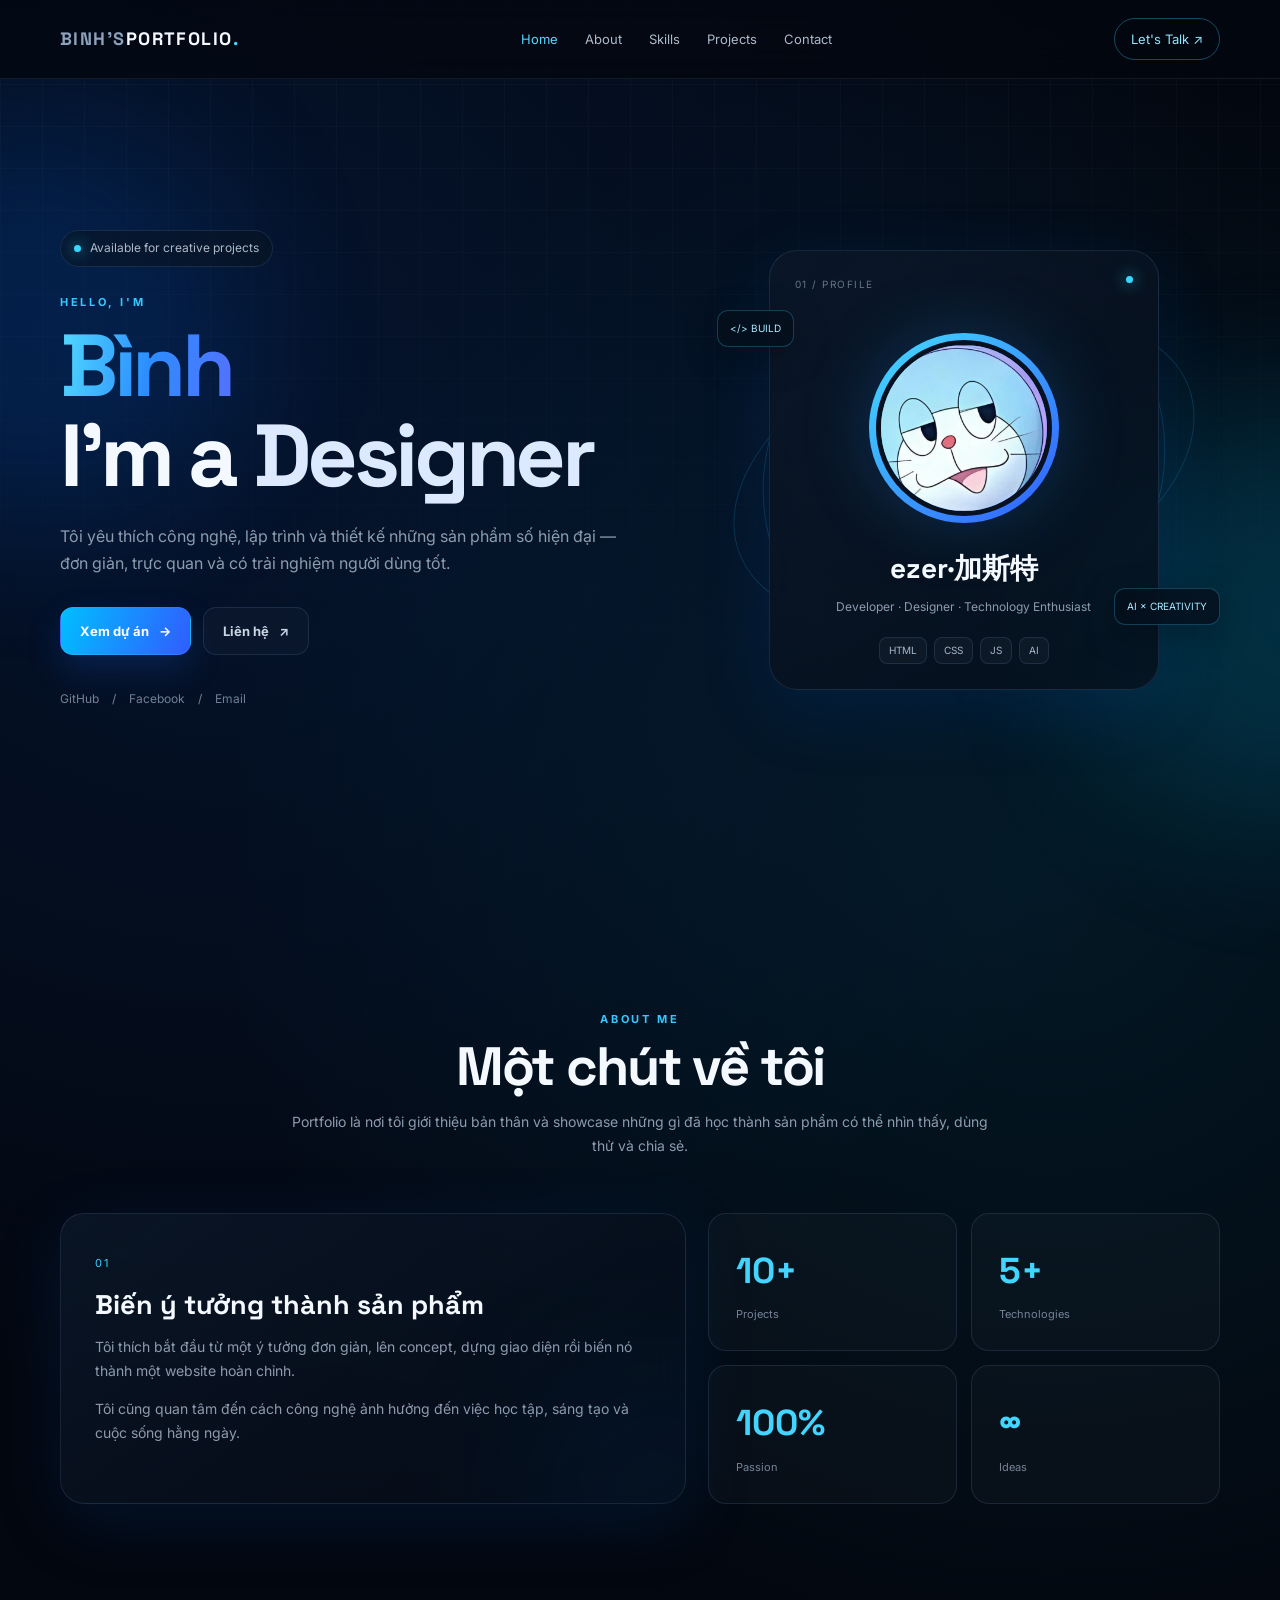
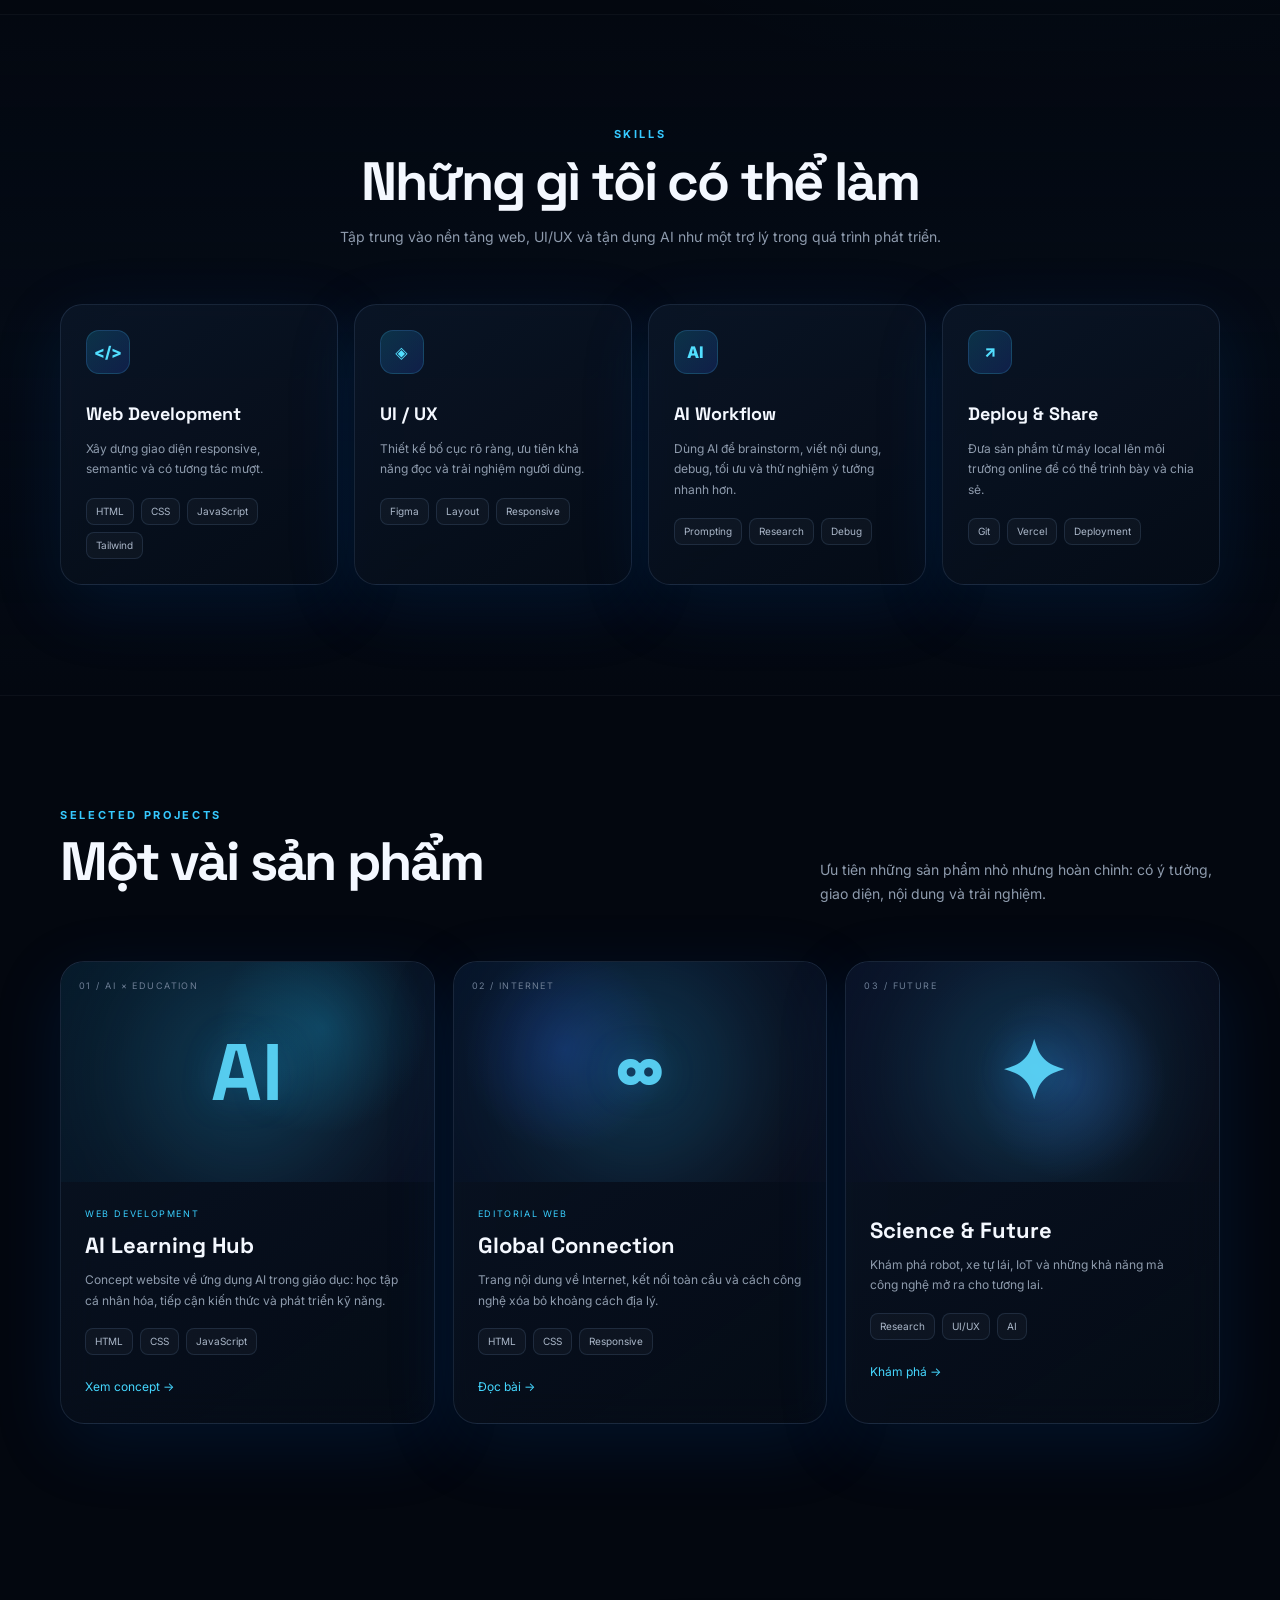
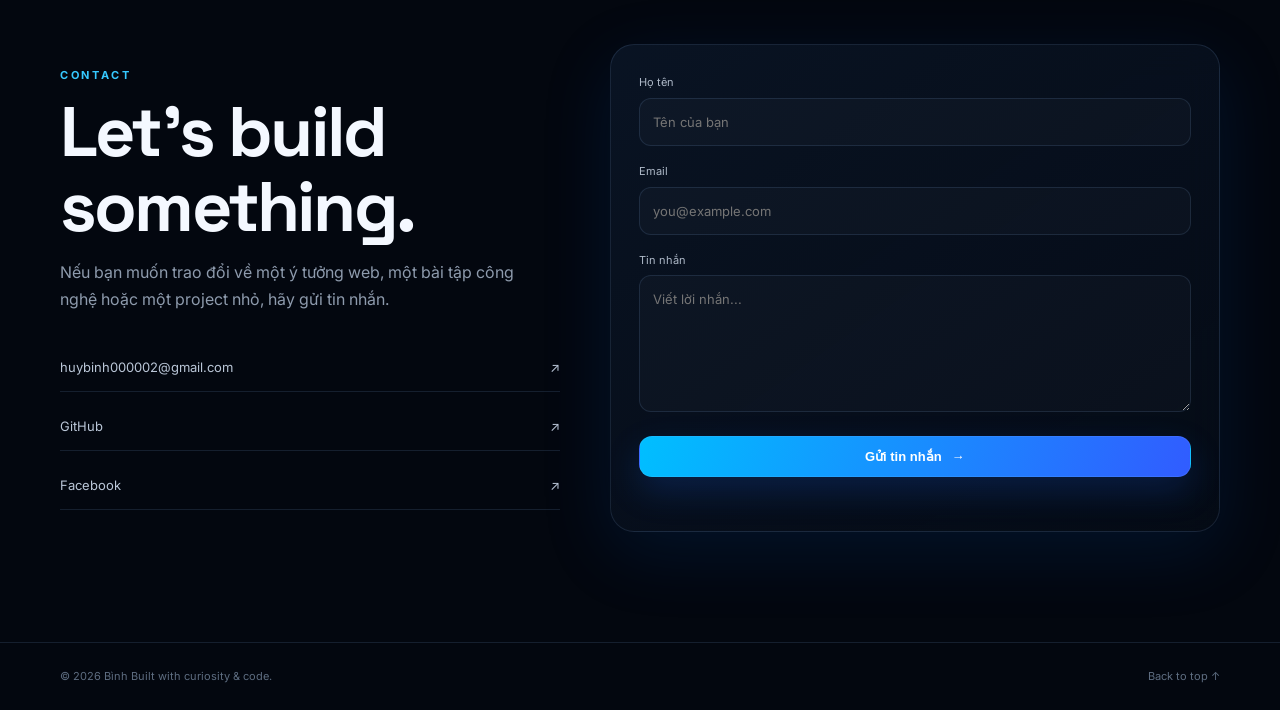
==== index.html @ dff34fc8 "Add files via upload" ====
<!DOCTYPE html>
<html lang="vi">
<head>
  <meta charset="UTF-8">
  <meta name="viewport" content="width=device-width, initial-scale=1.0">
  <meta name="description" content="Portfolio cá nhân - công nghệ, lập trình và các dự án web.">
  <title>Portfolio | Công nghệ & Sáng tạo</title>
  <link rel="preconnect" href="https://fonts.googleapis.com">
  <link rel="preconnect" href="https://fonts.gstatic.com" crossorigin>
  <link href="https://fonts.googleapis.com/css2?family=Inter:wght@400;500;600;700;800&family=Space+Grotesk:wght@500;600;700&display=swap" rel="stylesheet">
  <link rel="stylesheet" href="style.css">
</head>
<body>
  <div class="bg-grid" aria-hidden="true"></div>
  <div class="glow glow-1" aria-hidden="true"></div>
  <div class="glow glow-2" aria-hidden="true"></div>

  <!-- NAVBAR: lấy cấu trúc chính từ khung Portfolio -->
  <header class="navbar" id="top">
    <div class="container nav-inner">
      <a class="brand" href="#home"><span>BINH'S</span>PORTFOLIO<span class="dot">.</span></a>

      <nav class="desktop-nav" aria-label="Điều hướng chính">
        <a href="#home">Home</a>
        <a href="#about">About</a>
        <a href="#skills">Skills</a>
        <a href="#projects">Projects</a>
        <a href="#contact">Contact</a>
      </nav>

      <a class="nav-cta" href="#contact">Let's Talk <span>↗</span></a>
      <button class="menu-btn" id="menuBtn" aria-label="Mở menu" aria-expanded="false">☰</button>
    </div>
    <nav class="mobile-nav" id="mobileMenu" aria-label="Menu điện thoại">
      <a href="#home">Home</a><a href="#about">About</a><a href="#skills">Skills</a>
      <a href="#projects">Projects</a><a href="#contact">Contact</a>
    </nav>
  </header>

  <main>
    <!-- HERO -->
    <section class="hero section" id="home">
      <div class="container hero-grid">
        <div class="hero-copy reveal">
          <div class="status"><span class="status-dot"></span> Available for creative projects</div>
          <p class="eyebrow">HELLO, I'M</p>
          <h1><span class="gradient-text">Bình</span><br>I'm a <span class="typing" id="typing">Developer</span></h1>
          <p class="hero-text">
            Tôi yêu thích công nghệ, lập trình và thiết kế những sản phẩm số hiện đại —
            đơn giản, trực quan và có trải nghiệm người dùng tốt.
          </p>
          <div class="hero-actions">
            <a class="btn btn-primary" href="#projects">Xem dự án <span>→</span></a>
            <a class="btn btn-ghost" href="#contact">Liên hệ <span>↗</span></a>
          </div>
          <div class="social-row">
            <a href="https://github.com/" target="_blank" rel="noopener">GitHub</a>
            <span>/</span><a href="https://www.facebook.com/" target="_blank" rel="noopener">Facebook</a>
            <span>/</span><a href="mailto:huybinh000002@gmail.com">Email</a>
          </div>
        </div>

        <div class="hero-visual reveal">
          <div class="orbit orbit-a"></div><div class="orbit orbit-b"></div>
          <div class="profile-card glass">
            <div class="profile-top"><span>01 / PROFILE</span><span class="live-dot"></span></div>
            <div class="avatar-wrap"><img src="avt.jpg" alt="Ảnh đại diện"></div>
            <h2>ezer·加斯特</h2>
            <p>Developer · Designer · Technology Enthusiast</p>
            <div class="mini-tags"><span>HTML</span><span>CSS</span><span>JS</span><span>AI</span></div>
          </div>
          <div class="floating-chip chip-1">&lt;/&gt; BUILD</div>
          <div class="floating-chip chip-2">AI × CREATIVITY</div>
        </div>
      </div>
    </section>

    <!-- ABOUT -->
    <section class="section" id="about">
      <div class="container">
        <div class="section-heading reveal">
          <p class="eyebrow">ABOUT ME</p>
          <h2>Một chút về tôi</h2>
          <p>Portfolio là nơi tôi giới thiệu bản thân và showcase những gì đã học thành sản phẩm có thể nhìn thấy, dùng thử và chia sẻ.</p>
        </div>

        <div class="about-grid">
          <article class="glass about-card reveal">
            <span class="number">01</span>
            <h3>Biến ý tưởng thành sản phẩm</h3>
            <p>Tôi thích bắt đầu từ một ý tưởng đơn giản, lên concept, dựng giao diện rồi biến nó thành một website hoàn chỉnh.</p>
            <p>Tôi cũng quan tâm đến cách công nghệ ảnh hưởng đến việc học tập, sáng tạo và cuộc sống hằng ngày.</p>
          </article>
          <div class="stats-grid reveal">
            <div class="stat"><strong>10+</strong><span>Projects</span></div>
            <div class="stat"><strong>5+</strong><span>Technologies</span></div>
            <div class="stat"><strong>100%</strong><span>Passion</span></div>
            <div class="stat"><strong>∞</strong><span>Ideas</span></div>
          </div>
        </div>
      </div>
    </section>

    <!-- SKILLS -->
    <section class="section section-dark" id="skills">
      <div class="container">
        <div class="section-heading reveal">
          <p class="eyebrow">SKILLS</p>
          <h2>Những gì tôi có thể làm</h2>
          <p>Tập trung vào nền tảng web, UI/UX và tận dụng AI như một trợ lý trong quá trình phát triển.</p>
        </div>
        <div class="skills-grid">
          <article class="skill-card glass reveal"><div class="skill-icon">&lt;/&gt;</div><h3>Web Development</h3><p>Xây dựng giao diện responsive, semantic và có tương tác mượt.</p><div class="tags"><span>HTML</span><span>CSS</span><span>JavaScript</span><span>Tailwind</span></div></article>
          <article class="skill-card glass reveal"><div class="skill-icon">◈</div><h3>UI / UX</h3><p>Thiết kế bố cục rõ ràng, ưu tiên khả năng đọc và trải nghiệm người dùng.</p><div class="tags"><span>Figma</span><span>Layout</span><span>Responsive</span></div></article>
          <article class="skill-card glass reveal"><div class="skill-icon">AI</div><h3>AI Workflow</h3><p>Dùng AI để brainstorm, viết nội dung, debug, tối ưu và thử nghiệm ý tưởng nhanh hơn.</p><div class="tags"><span>Prompting</span><span>Research</span><span>Debug</span></div></article>
          <article class="skill-card glass reveal"><div class="skill-icon">↗</div><h3>Deploy & Share</h3><p>Đưa sản phẩm từ máy local lên môi trường online để có thể trình bày và chia sẻ.</p><div class="tags"><span>Git</span><span>Vercel</span><span>Deployment</span></div></article>
        </div>
      </div>
    </section>

    <!-- PROJECTS -->
    <section class="section" id="projects">
      <div class="container">
        <div class="section-heading split-heading reveal">
          <div><p class="eyebrow">SELECTED PROJECTS</p><h2>Một vài sản phẩm</h2></div>
          <p>Ưu tiên những sản phẩm nhỏ nhưng hoàn chỉnh: có ý tưởng, giao diện, nội dung và trải nghiệm.</p>
        </div>
        <div class="projects-grid">
          <article class="project-card glass reveal featured">
            <div class="project-media media-ai"><span class="media-label">01 / AI × EDUCATION</span><div class="media-symbol">AI</div></div>
            <div class="project-body"><p class="project-type">WEB DEVELOPMENT</p><h3>AI Learning Hub</h3><p>Concept website về ứng dụng AI trong giáo dục: học tập cá nhân hóa, tiếp cận kiến thức và phát triển kỹ năng.</p><div class="tags"><span>HTML</span><span>CSS</span><span>JavaScript</span></div><a href="#journal">Xem concept →</a></div>
          </article>
          <article class="project-card glass reveal">
            <div class="project-media media-network"><span class="media-label">02 / INTERNET</span><div class="media-symbol">∞</div></div>
            <div class="project-body"><p class="project-type">EDITORIAL WEB</p><h3>Global Connection</h3><p>Trang nội dung về Internet, kết nối toàn cầu và cách công nghệ xóa bỏ khoảng cách địa lý.</p><div class="tags"><span>HTML</span><span>CSS</span><span>Responsive</span></div><a href="#journal">Đọc bài →</a></div>
          </article>
          <article class="project-card glass reveal">
            <div class="project-media media-future"><span class="media-label">03 / FUTURE</span><div class="media-symbol">✦</div></div>
            <div class="project-body"><h3>Science & Future</h3><p>Khám phá robot, xe tự lái, IoT và những khả năng mà công nghệ mở ra cho tương lai.</p><div class="tags"><span>Research</span><span>UI/UX</span><span>AI</span></div><a href="#journal">Khám phá →</a></div>
          </article>
        </div>
      </div>
    </section>

    <!-- CONTACT -->
    <section class="section" id="contact">
      <div class="container">
        <div class="contact-grid">
          <div class="contact-copy reveal"><p class="eyebrow">CONTACT</p><h2>Let's build something.</h2><p>Nếu bạn muốn trao đổi về một ý tưởng web, một bài tập công nghệ hoặc một project nhỏ, hãy gửi tin nhắn.</p><div class="contact-links"><a href="mailto:yourmail@gmail.com">huybinh000002@gmail.com <span>↗</span></a><a href="https://github.com/ezer-2608" target="_blank" rel="noopener">GitHub <span>↗</span></a><a href="https://www.facebook.com/BsimpKurumi" target="_blank" rel="noopener">Facebook <span>↗</span></a></div></div>
          <form class="contact-form glass reveal" id="contactForm">
            <label for="name">Họ tên</label><input id="name" type="text" placeholder="Tên của bạn" required>
            <label for="email">Email</label><input id="email" type="email" placeholder="you@example.com" required>
            <label for="message">Tin nhắn</label><textarea id="message" rows="5" placeholder="Viết lời nhắn..." required></textarea>
            <button class="btn btn-primary full" type="submit">Gửi tin nhắn <span>→</span></button>
            <p class="form-note" id="formNote" role="status"></p>
          </form>
        </div>
      </div>
    </section>
  </main>

  <footer class="footer">
    <div class="container footer-inner"><p>© 2026 Bình Built with curiosity & code.</p><a href="#top">Back to top ↑</a></div>
  </footer>

  <script src="script.js"></script>
</body>
</html>
---- style.css ----
:root{--bg:#03070f;--bg2:#07101d;--card:rgba(9,18,32,.72);--line:rgba(148,190,255,.13);--text:#f4f8ff;--muted:#8e9bad;--blue:#149dff;--blue2:#315cff;--cyan:#42d8ff;--shadow:0 20px 70px rgba(0,80,180,.16);--radius:24px}*{box-sizing:border-box;margin:0;padding:0}html{scroll-behavior:smooth}body{font-family:Inter,system-ui,sans-serif;background:radial-gradient(circle at 18% 10%,rgba(17,108,255,.13),transparent 28%),radial-gradient(circle at 82% 22%,rgba(0,196,255,.09),transparent 26%),var(--bg);color:var(--text);line-height:1.7;overflow-x:hidden}.bg-grid{position:fixed;inset:0;pointer-events:none;z-index:-3;background-image:linear-gradient(rgba(255,255,255,.026) 1px,transparent 1px),linear-gradient(90deg,rgba(255,255,255,.026) 1px,transparent 1px);background-size:42px 42px;mask-image:linear-gradient(to bottom,black,transparent 92%)}.glow{position:fixed;width:420px;height:420px;border-radius:50%;filter:blur(80px);opacity:.16;pointer-events:none;z-index:-2}.glow-1{background:#006eff;top:12%;left:-180px}.glow-2{background:#00c6ff;right:-220px;top:45%}.container{width:min(1160px,calc(100% - 40px));margin:auto}.section{padding:110px 0}.section-dark{background:linear-gradient(180deg,rgba(5,13,25,.2),rgba(5,13,25,.7),rgba(5,13,25,.2));border-top:1px solid rgba(255,255,255,.035);border-bottom:1px solid rgba(255,255,255,.035)}.glass{background:linear-gradient(145deg,rgba(12,24,42,.76),rgba(6,13,24,.7));border:1px solid var(--line);box-shadow:var(--shadow);backdrop-filter:blur(18px);-webkit-backdrop-filter:blur(18px)}a{color:inherit;text-decoration:none}.navbar{position:fixed;top:0;left:0;right:0;z-index:50;background:rgba(3,7,15,.74);border-bottom:1px solid rgba(255,255,255,.07);backdrop-filter:blur(18px)}.nav-inner{height:78px;display:flex;align-items:center;justify-content:space-between;gap:24px}.brand{font-family:"Space Grotesk",sans-serif;font-weight:700;letter-spacing:.08em;font-size:18px}.brand span:first-child{color:#8da1bd}.brand .dot{color:var(--cyan)}.desktop-nav{display:flex;gap:27px;color:#aeb9c9;font-size:13px}.desktop-nav a{transition:.25s}.desktop-nav a:hover{color:#fff}.nav-cta{border:1px solid rgba(58,200,255,.35);padding:9px 16px;border-radius:999px;color:#8fe5ff;font-size:13px;transition:.25s}.nav-cta:hover{background:rgba(31,174,255,.1);box-shadow:0 0 28px rgba(20,157,255,.14)}.menu-btn{display:none;background:none;border:0;color:#fff;font-size:24px}.mobile-nav{display:none}.hero{min-height:100vh;padding-top:150px;display:flex;align-items:center}.hero-grid{display:grid;grid-template-columns:1.05fr .95fr;gap:80px;align-items:center}.status{display:inline-flex;align-items:center;gap:9px;border:1px solid var(--line);background:rgba(9,19,33,.58);padding:7px 13px;border-radius:999px;color:#aeb8c7;font-size:12px;margin-bottom:26px}.status-dot,.live-dot{width:7px;height:7px;border-radius:50%;background:#37d8ff;box-shadow:0 0 15px #37d8ff}.eyebrow{color:#36c9ff;font-size:11px;letter-spacing:.24em;font-weight:700}.hero h1{font-family:"Space Grotesk",sans-serif;font-size:clamp(52px,7vw,88px);line-height:1.02;letter-spacing:-.05em;margin:10px 0 22px}.gradient-text{background:linear-gradient(100deg,#53ddff,#2c8dff 52%,#5570ff);-webkit-background-clip:text;background-clip:text;color:transparent}.typing{color:#dce9ff}.hero-text{max-width:620px;color:var(--muted);font-size:16px}.hero-actions{display:flex;gap:12px;margin-top:30px;flex-wrap:wrap}.btn{display:inline-flex;align-items:center;justify-content:center;gap:10px;padding:12px 19px;border-radius:13px;border:1px solid var(--line);font-weight:700;font-size:13px;transition:.25s}.btn-primary{background:linear-gradient(110deg,#00bfff,#315cff);box-shadow:0 14px 35px rgba(25,103,255,.2);color:#fff}.btn-primary:hover{transform:translateY(-3px);box-shadow:0 18px 45px rgba(25,103,255,.3)}.btn-ghost{background:rgba(255,255,255,.025);color:#cbd5e4}.btn-ghost:hover{border-color:rgba(65,210,255,.45);color:#62ddff}.social-row{display:flex;gap:13px;margin-top:34px;color:#718096;font-size:12px}.social-row a:hover{color:#55d8ff}.hero-visual{position:relative;min-height:520px;display:grid;place-items:center}.profile-card{position:relative;width:min(390px,100%);padding:25px;border-radius:28px;z-index:2}.profile-top{display:flex;justify-content:space-between;color:#65748a;font-size:10px;letter-spacing:.15em}.avatar-wrap{width:190px;height:190px;margin:40px auto 22px;border-radius:50%;padding:7px;background:linear-gradient(135deg,#44ddff,#315cff);box-shadow:0 0 70px rgba(35,154,255,.22)}.avatar-wrap img{width:100%;height:100%;object-fit:cover;border-radius:50%;border:5px solid #08111f}.profile-card h2{text-align:center;font-family:"Space Grotesk",sans-serif;font-size:28px}.profile-card>p{text-align:center;color:var(--muted);font-size:12px;margin-top:4px}.mini-tags,.tags{display:flex;gap:7px;flex-wrap:wrap}.mini-tags{justify-content:center;margin-top:20px}.mini-tags span,.tags span{border:1px solid var(--line);background:rgba(255,255,255,.03);padding:4px 9px;border-radius:8px;font-size:10px;color:#aab7c9}.orbit{position:absolute;border:1px solid rgba(51,187,255,.18);border-radius:50%;transform:rotate(-20deg)}.orbit-a{width:480px;height:280px}.orbit-b{width:380px;height:420px;transform:rotate(48deg)}.floating-chip{position:absolute;z-index:3;border:1px solid rgba(62,202,255,.25);background:rgba(5,15,28,.82);backdrop-filter:blur(14px);padding:9px 12px;border-radius:11px;color:#a9eaff;font-size:10px;box-shadow:0 10px 35px rgba(0,0,0,.25)}.chip-1{top:100px;left:2%}.chip-2{right:0;bottom:105px}.section-heading{max-width:700px;margin:0 auto 55px;text-align:center}.section-heading h2,.contact-copy h2{font-family:"Space Grotesk",sans-serif;font-size:clamp(35px,5vw,54px);line-height:1.08;letter-spacing:-.04em;margin:9px 0 14px}.section-heading>p:last-child{color:var(--muted);font-size:14px}.split-heading{display:flex;justify-content:space-between;align-items:end;text-align:left;max-width:none;gap:40px}.split-heading>p{max-width:400px}.about-grid{display:grid;grid-template-columns:1.1fr .9fr;gap:22px}.about-card{border-radius:var(--radius);padding:34px;position:relative;overflow:hidden}.about-card:after{content:"";position:absolute;width:180px;height:180px;background:#168fff;filter:blur(100px);opacity:.12;right:-60px;bottom:-80px}.number{color:#38cfff;font-size:11px;letter-spacing:.15em}.about-card h3{font-family:"Space Grotesk";font-size:27px;line-height:1.2;margin:14px 0}.about-card p{color:var(--muted);font-size:14px;margin-top:14px}.stats-grid{display:grid;grid-template-columns:1fr 1fr;gap:14px}.stat{border:1px solid var(--line);background:rgba(255,255,255,.025);border-radius:18px;padding:27px}.stat strong{font-family:"Space Grotesk";font-size:36px;color:#42d5ff}.stat span{display:block;color:#768398;font-size:11px;margin-top:3px}.skills-grid{display:grid;grid-template-columns:repeat(4,1fr);gap:16px}.skill-card{padding:25px;border-radius:22px;min-height:260px;transition:.3s}.skill-card:hover,.project-card:hover,.side-note:hover{transform:translateY(-7px);border-color:rgba(54,198,255,.3)}.skill-icon{width:44px;height:44px;display:grid;place-items:center;border-radius:13px;background:linear-gradient(135deg,rgba(28,202,255,.17),rgba(54,88,255,.18));border:1px solid rgba(74,202,255,.18);color:#52dfff;font-weight:800;margin-bottom:25px}.skill-card h3{font-family:"Space Grotesk";font-size:18px}.skill-card p{color:var(--muted);font-size:12px;margin:9px 0 18px}.projects-grid{display:grid;grid-template-columns:repeat(3,1fr);gap:18px}.project-card{border-radius:24px;overflow:hidden;transition:.3s}.project-media{height:220px;position:relative;display:grid;place-items:center;overflow:hidden}.project-media:after{content:"";position:absolute;width:230px;height:230px;border-radius:50%;background:rgba(48,195,255,.18);filter:blur(55px)}.media-ai{background:radial-gradient(circle at 70% 30%,rgba(26,196,255,.2),transparent 35%),linear-gradient(135deg,#071b2b,#0a1020)}.media-network{background:radial-gradient(circle at 30% 40%,rgba(49,92,255,.22),transparent 35%),linear-gradient(135deg,#07152a,#0a0e1b)}.media-future{background:radial-gradient(circle at 60% 55%,rgba(69,125,255,.22),transparent 38%),linear-gradient(135deg,#0a1328,#080d19)}.media-label{position:absolute;top:16px;left:18px;color:#6d7e95;font-size:9px;letter-spacing:.16em;z-index:2}.media-symbol{font-family:"Space Grotesk";font-size:80px;font-weight:700;color:rgba(94,219,255,.9);text-shadow:0 0 35px rgba(35,180,255,.25);z-index:2}.project-body{padding:24px}.project-type,.article-kicker{font-size:9px;letter-spacing:.18em;color:#39cfff}.project-body h3{font-family:"Space Grotesk";font-size:22px;margin:6px 0}.project-body p:not(.project-type){font-size:12px;color:var(--muted)}.project-body .tags{margin:17px 0}.project-body>a{font-size:12px;color:#45d7ff}.journal-layout{display:grid;grid-template-columns:1.55fr .85fr;gap:18px}.journal-main{border-radius:24px;padding:34px}.journal-main h3{font-family:"Space Grotesk";font-size:36px;line-height:1.15;margin:12px 0}.journal-main>p{color:var(--muted);font-size:14px;max-width:760px}.quote{border-left:2px solid #31cfff;margin:25px 0;padding:13px 0 13px 18px;color:#cbd9eb;font-size:14px;background:linear-gradient(90deg,rgba(36,189,255,.06),transparent)}.pros-cons{display:grid;grid-template-columns:1fr 1fr;gap:30px}.pros-cons h4{font-size:12px;color:#52dfff;margin-bottom:10px}.pros-cons ul{padding-left:17px;color:#8390a3;font-size:12px}.pros-cons li{margin:5px 0}.journal-side{display:grid;gap:14px}.side-note{border-radius:19px;padding:23px;transition:.3s}.side-note>span{font-size:10px;color:#3ecfff}.side-note h3{font-family:"Space Grotesk";font-size:18px;margin:6px 0}.side-note p{font-size:12px;color:var(--muted)}.media-section{display:grid;grid-template-columns:1fr 1.05fr;gap:18px;margin-top:18px}.media-gallery{display:grid;grid-template-columns:2fr 1fr;grid-template-rows:1fr 1fr;gap:10px}.media-gallery img{width:100%;height:100%;object-fit:cover;border-radius:15px;border:1px solid var(--line);filter:saturate(.85) brightness(.82);transition:.3s}.media-gallery img:first-child{grid-row:1/3}.media-gallery img:hover{filter:saturate(1) brightness(1);transform:scale(1.01)}.media-player{border-radius:22px;padding:22px}.media-player h3{font-family:"Space Grotesk";font-size:22px;margin:4px 0}.media-player p:not(.eyebrow){color:var(--muted);font-size:12px}.media-player audio{width:100%;margin:20px 0}.media-player video{width:100%;max-height:250px;border-radius:13px;background:#000}.tech-table{margin-top:18px;border-radius:22px;padding:22px}.table-head{display:flex;justify-content:space-between;align-items:center;margin-bottom:15px}.table-head h3{font-family:"Space Grotesk"}.table-head span{font-size:9px;color:#4dd7ff;letter-spacing:.16em}.table-wrap{overflow:auto}table{width:100%;border-collapse:collapse;font-size:12px}th,td{text-align:left;padding:13px;border-bottom:1px solid var(--line)}th{color:#bcd1ea;font-size:10px;letter-spacing:.08em}td{color:#8997aa}.contact-grid{display:grid;grid-template-columns:.9fr 1.1fr;gap:50px;align-items:center}.contact-copy h2{font-size:clamp(42px,6vw,70px)}.contact-copy>p:not(.eyebrow){color:var(--muted);max-width:470px}.contact-links{display:grid;gap:10px;margin-top:30px}.contact-links a{display:flex;justify-content:space-between;padding:13px 0;border-bottom:1px solid var(--line);color:#bac6d7;font-size:13px}.contact-links a:hover{color:#51d8ff}.contact-form{padding:28px;border-radius:24px}.contact-form label{display:block;color:#aeb9c8;font-size:11px;margin:0 0 6px}.contact-form input,.contact-form textarea{width:100%;border:1px solid var(--line);background:rgba(255,255,255,.025);color:#fff;border-radius:12px;padding:12px 13px;outline:0;font:inherit;font-size:13px;margin-bottom:16px}.contact-form input:focus,.contact-form textarea:focus{border-color:rgba(54,208,255,.5);box-shadow:0 0 0 3px rgba(54,208,255,.05)}.contact-form textarea{resize:vertical}.full{width:100%;cursor:pointer}.form-note{font-size:11px;color:#55d8ff;text-align:center;margin-top:10px;min-height:16px}.footer{border-top:1px solid var(--line);padding:24px 0;color:#5e6d81;font-size:11px}.footer-inner{display:flex;justify-content:space-between}.footer a:hover{color:#50d7ff}.reveal{opacity:0;transform:translateY(28px);transition:opacity .7s ease,transform .7s ease}.reveal.active{opacity:1;transform:none}@media(max-width:980px){.desktop-nav{display:none}.nav-cta{display:none}.menu-btn{display:block}.mobile-nav{display:grid;grid-template-columns:1fr 1fr;gap:12px;padding:0 20px;max-height:0;overflow:hidden;transition:.3s}.mobile-nav.open{max-height:300px;padding-bottom:18px}.mobile-nav a{font-size:12px;color:#aab6c8;padding:8px}.hero-grid,.about-grid,.journal-layout,.media-section,.contact-grid{grid-template-columns:1fr}.hero-visual{min-height:470px}.skills-grid{grid-template-columns:1fr 1fr}.projects-grid{grid-template-columns:1fr 1fr}.split-heading{display:block}.split-heading>p{margin-top:14px}.media-section{display:grid}}@media(max-width:640px){.container{width:min(100% - 28px,1160px)}.section{padding:82px 0}.hero{padding-top:125px}.hero h1{font-size:50px}.hero-visual{min-height:400px}.profile-card{max-width:330px}.avatar-wrap{width:150px;height:150px}.orbit-a{width:350px;height:220px}.orbit-b{width:290px;height:330px}.chip-1{left:0}.chip-2{right:-5px}.skills-grid,.projects-grid,.stats-grid{grid-template-columns:1fr}.journal-main{padding:24px}.journal-main h3{font-size:29px}.pros-cons{grid-template-columns:1fr;gap:16px}.media-gallery{height:260px}.contact-copy h2{font-size:48px}.footer-inner{flex-direction:column;gap:7px}}
.desktop-nav a.active{color:#55d8ff}
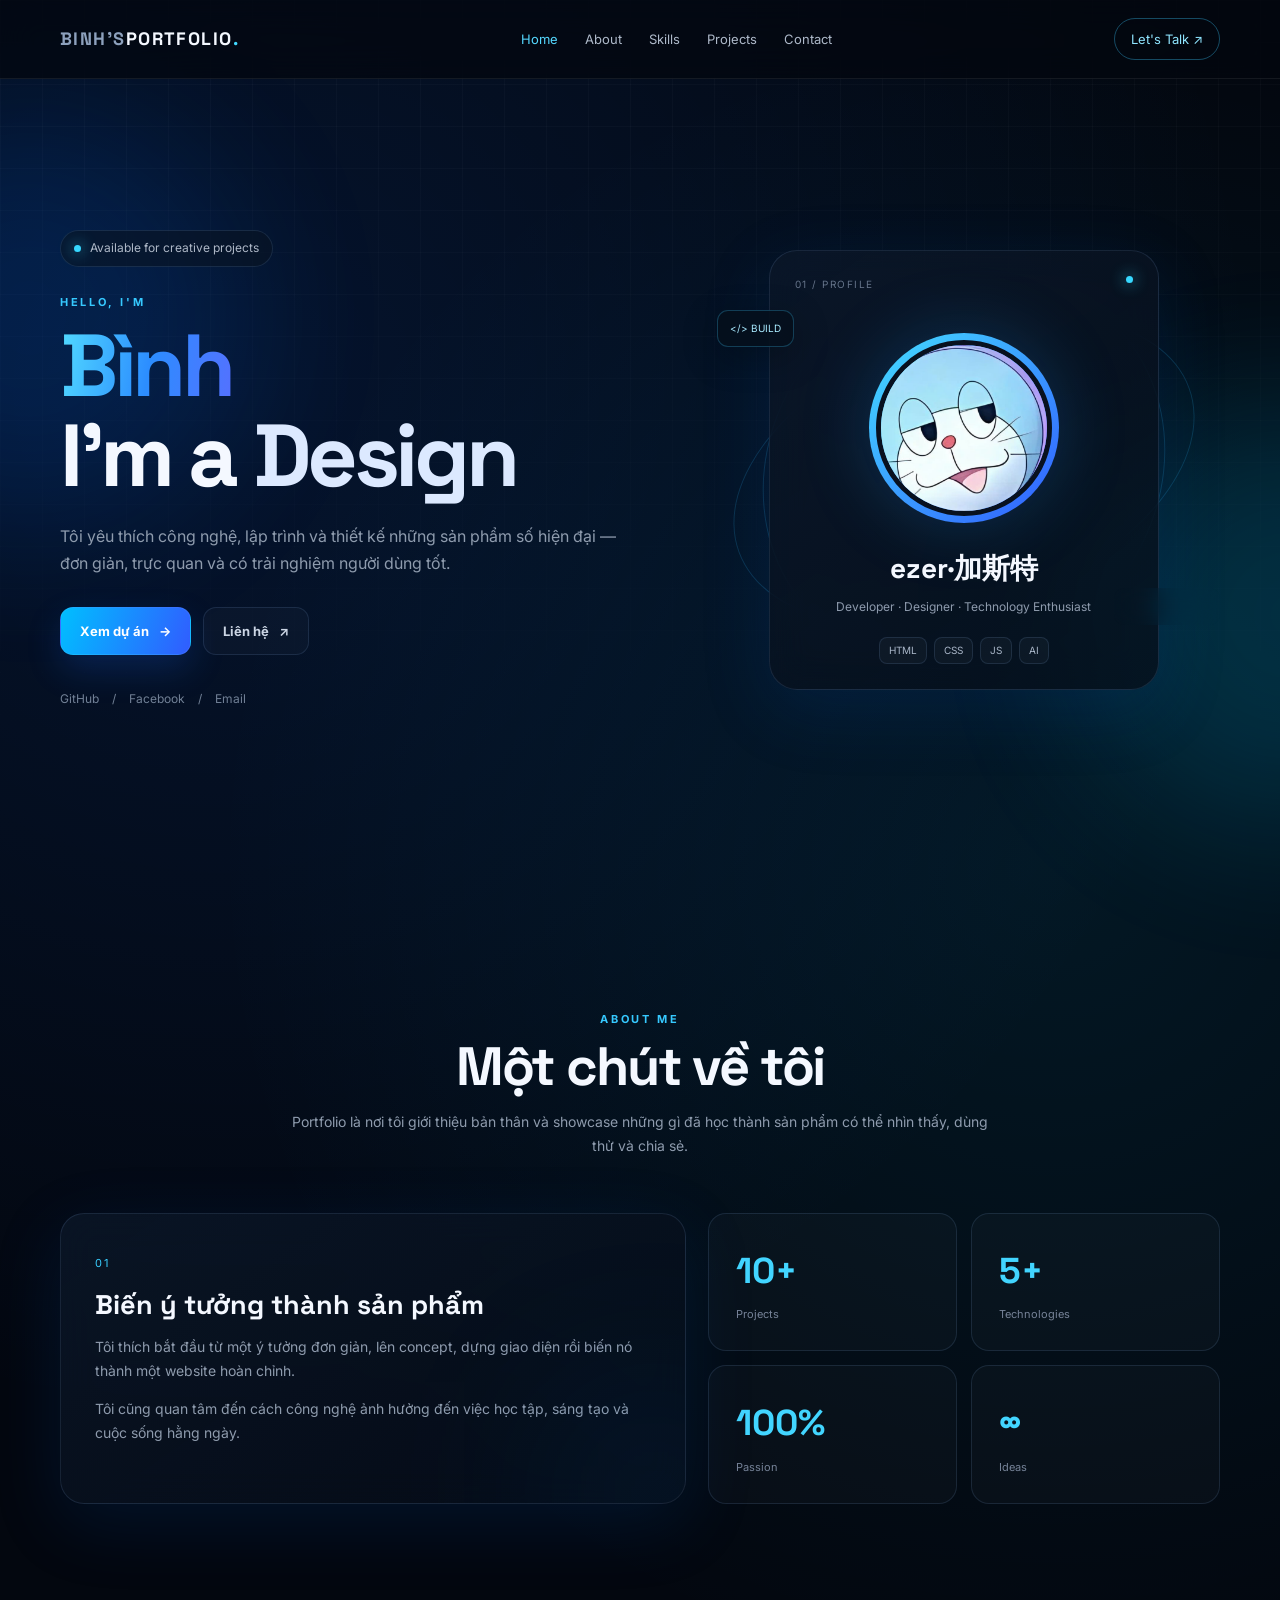
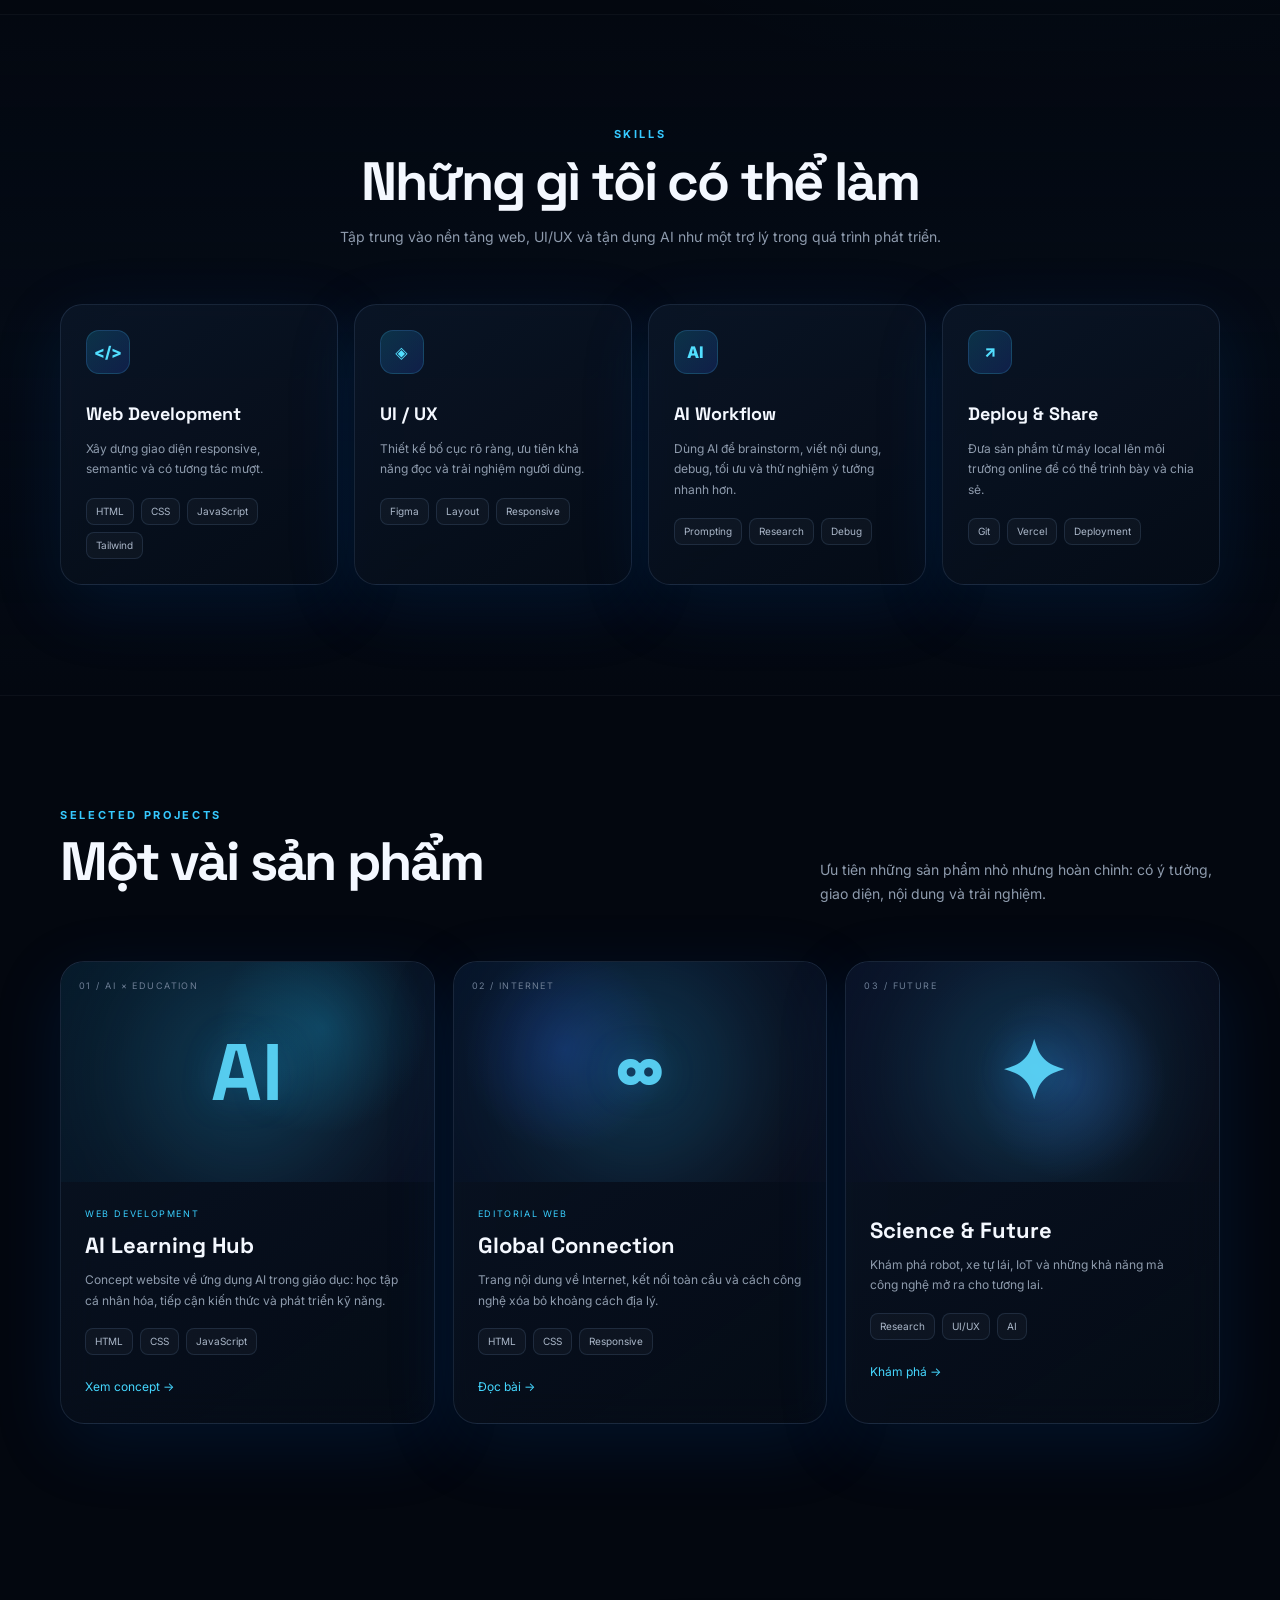
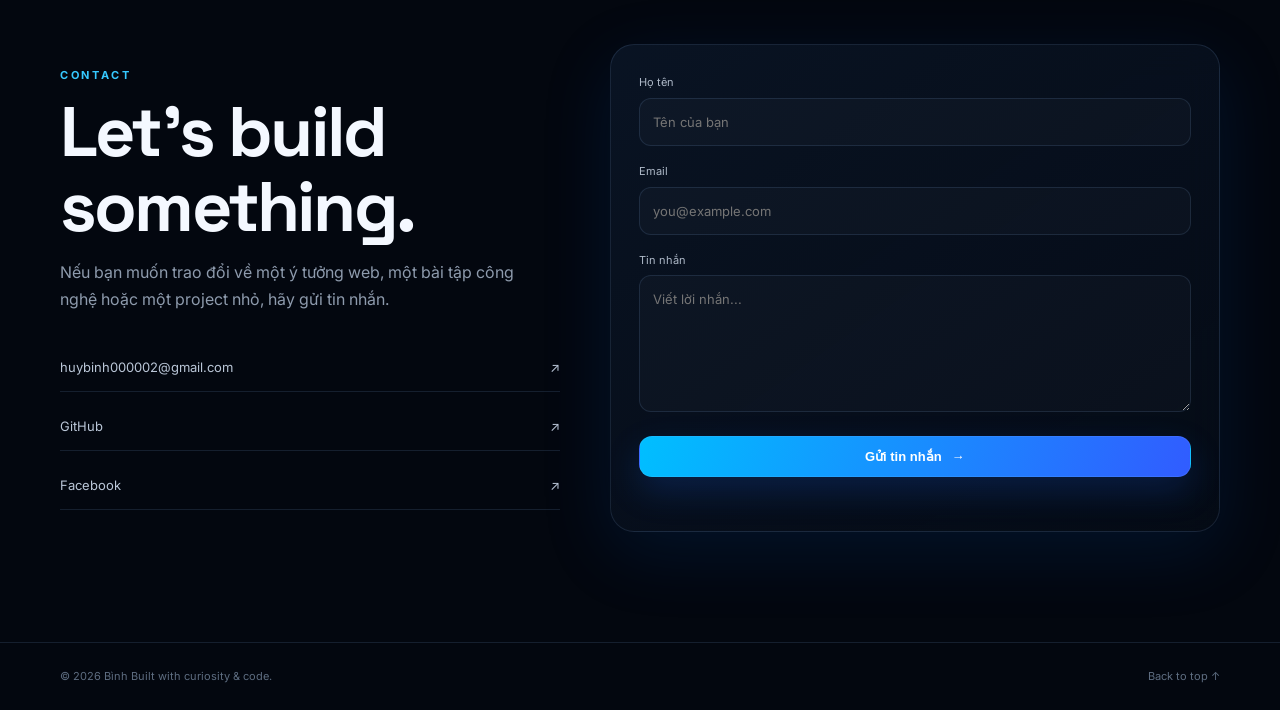
==== commit e9ae53ec: "Update index.html" ====
--- a/index.html
+++ b/index.html
@@ -54,8 +54,8 @@
             <a class="btn btn-ghost" href="#contact">Liên hệ <span>↗</span></a>
           </div>
           <div class="social-row">
-            <a href="https://github.com/" target="_blank" rel="noopener">GitHub</a>
-            <span>/</span><a href="https://www.facebook.com/" target="_blank" rel="noopener">Facebook</a>
+            <a href="https://github.com/ezer-2608/portfolio" target="_blank" rel="noopener">GitHub</a>
+            <span>/</span><a href="https://www.facebook.com/BsimpKurumi" target="_blank" rel="noopener">Facebook</a>
             <span>/</span><a href="mailto:huybinh000002@gmail.com">Email</a>
           </div>
         </div>
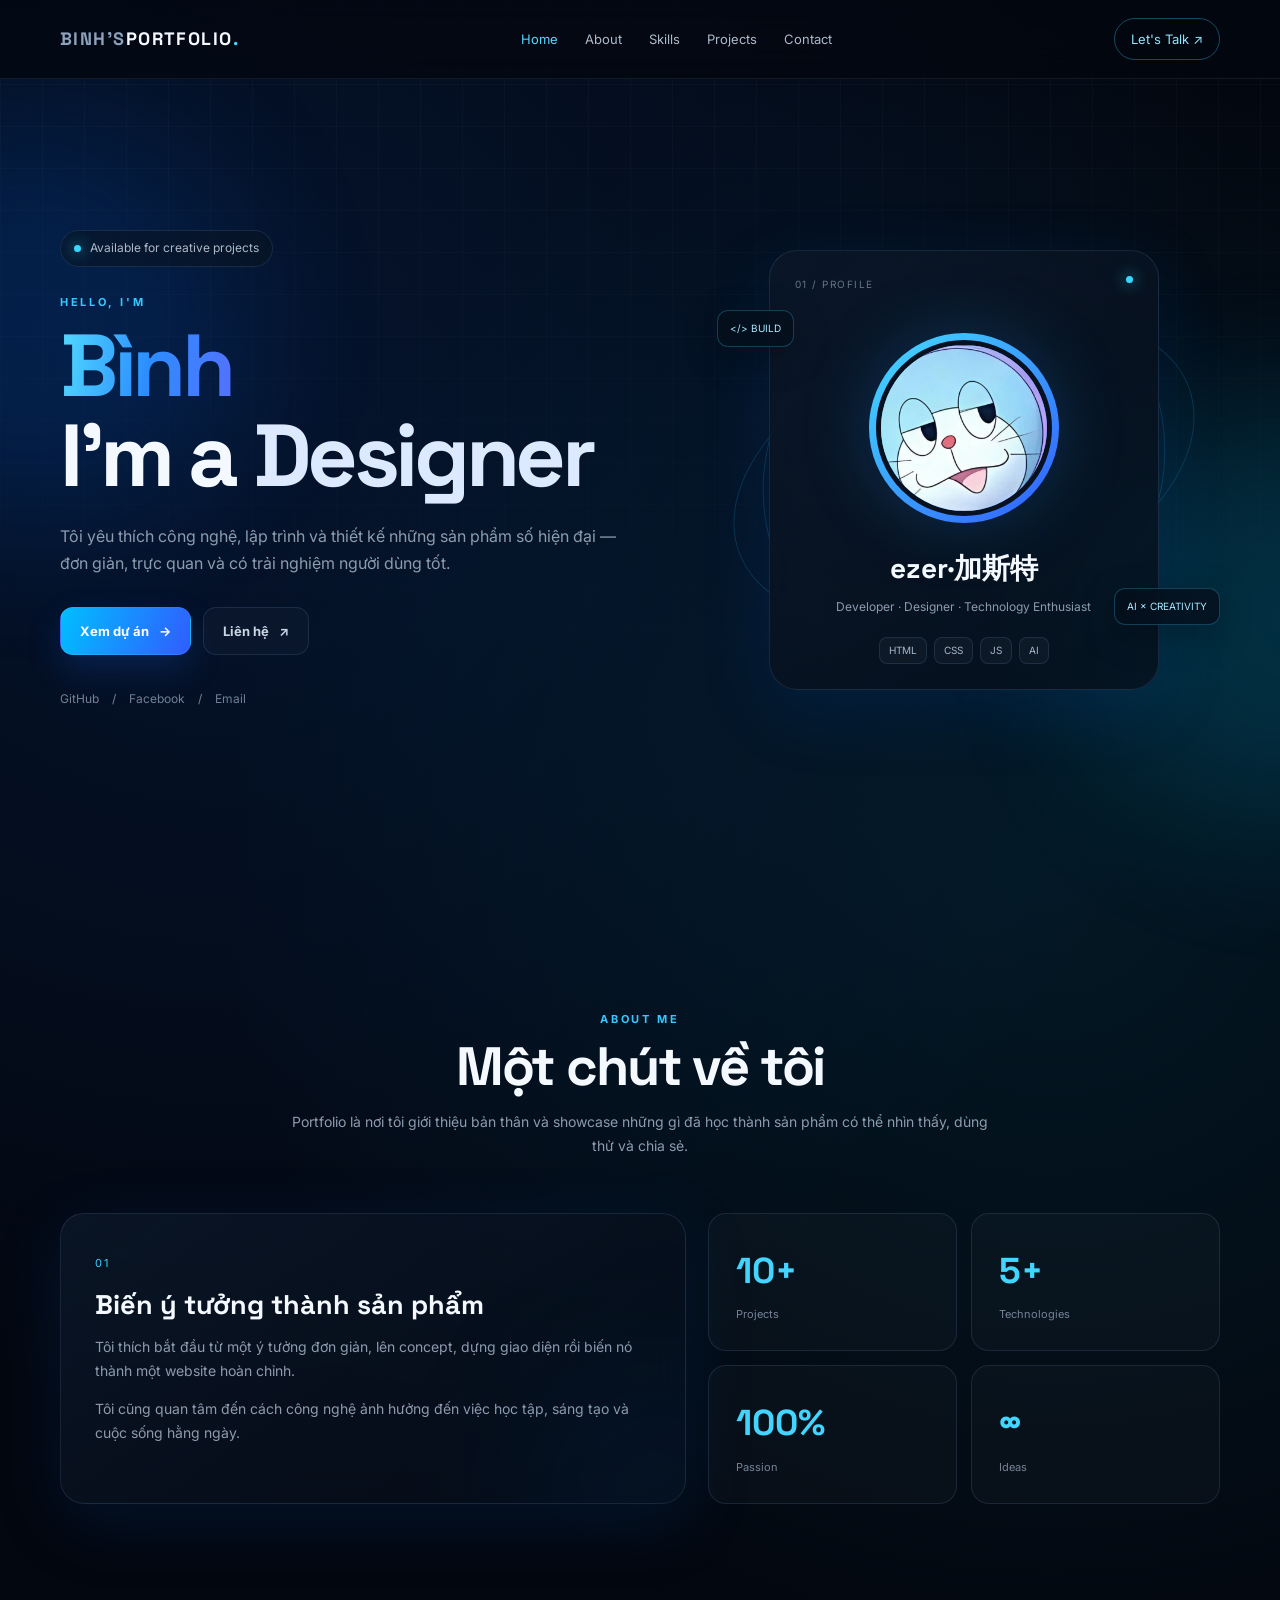
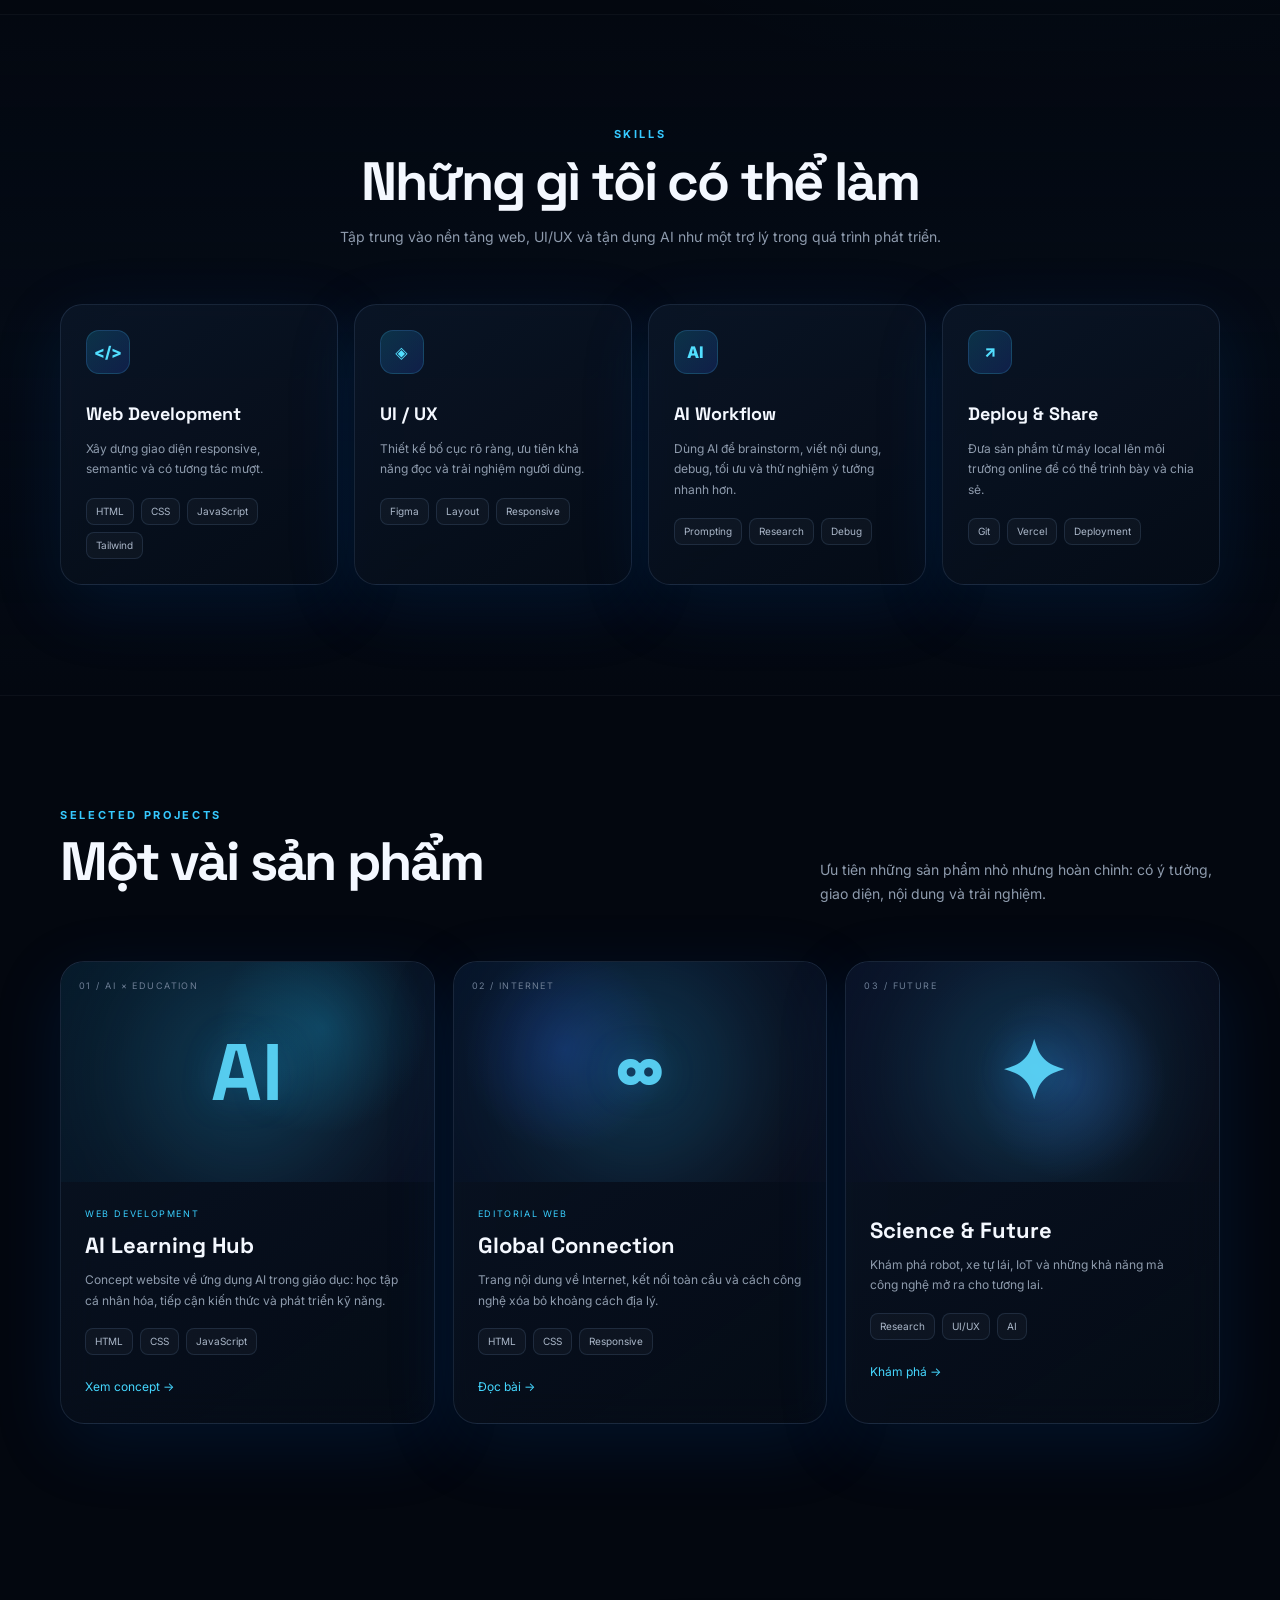
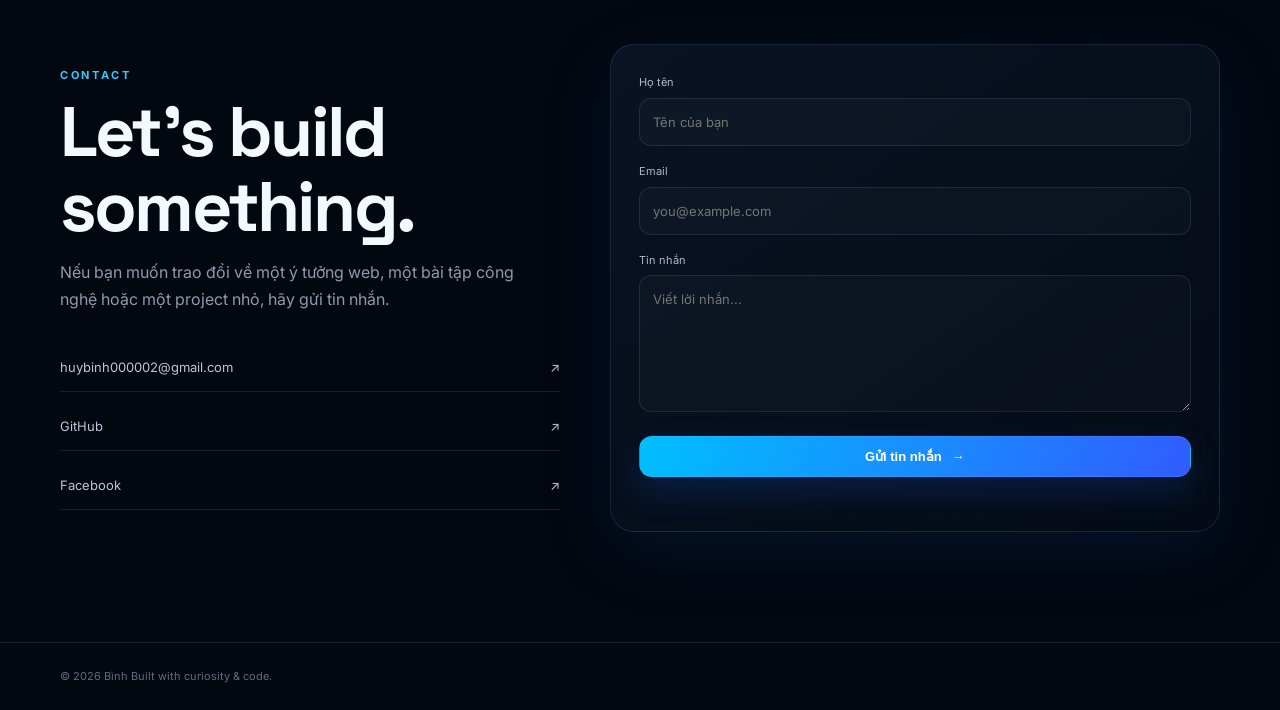
==== commit c5fbcb63: "Update index.html" ====
--- a/index.html
+++ b/index.html
@@ -160,7 +160,7 @@
   </main>
 
   <footer class="footer">
-    <div class="container footer-inner"><p>© 2026 Bình Built with curiosity & code.</p><a href="#top">Back to top ↑</a></div>
+    <div class="container footer-inner"><p>© 2026 Bình Built with curiosity & code.</p></div>
   </footer>
 
   <script src="script.js"></script>
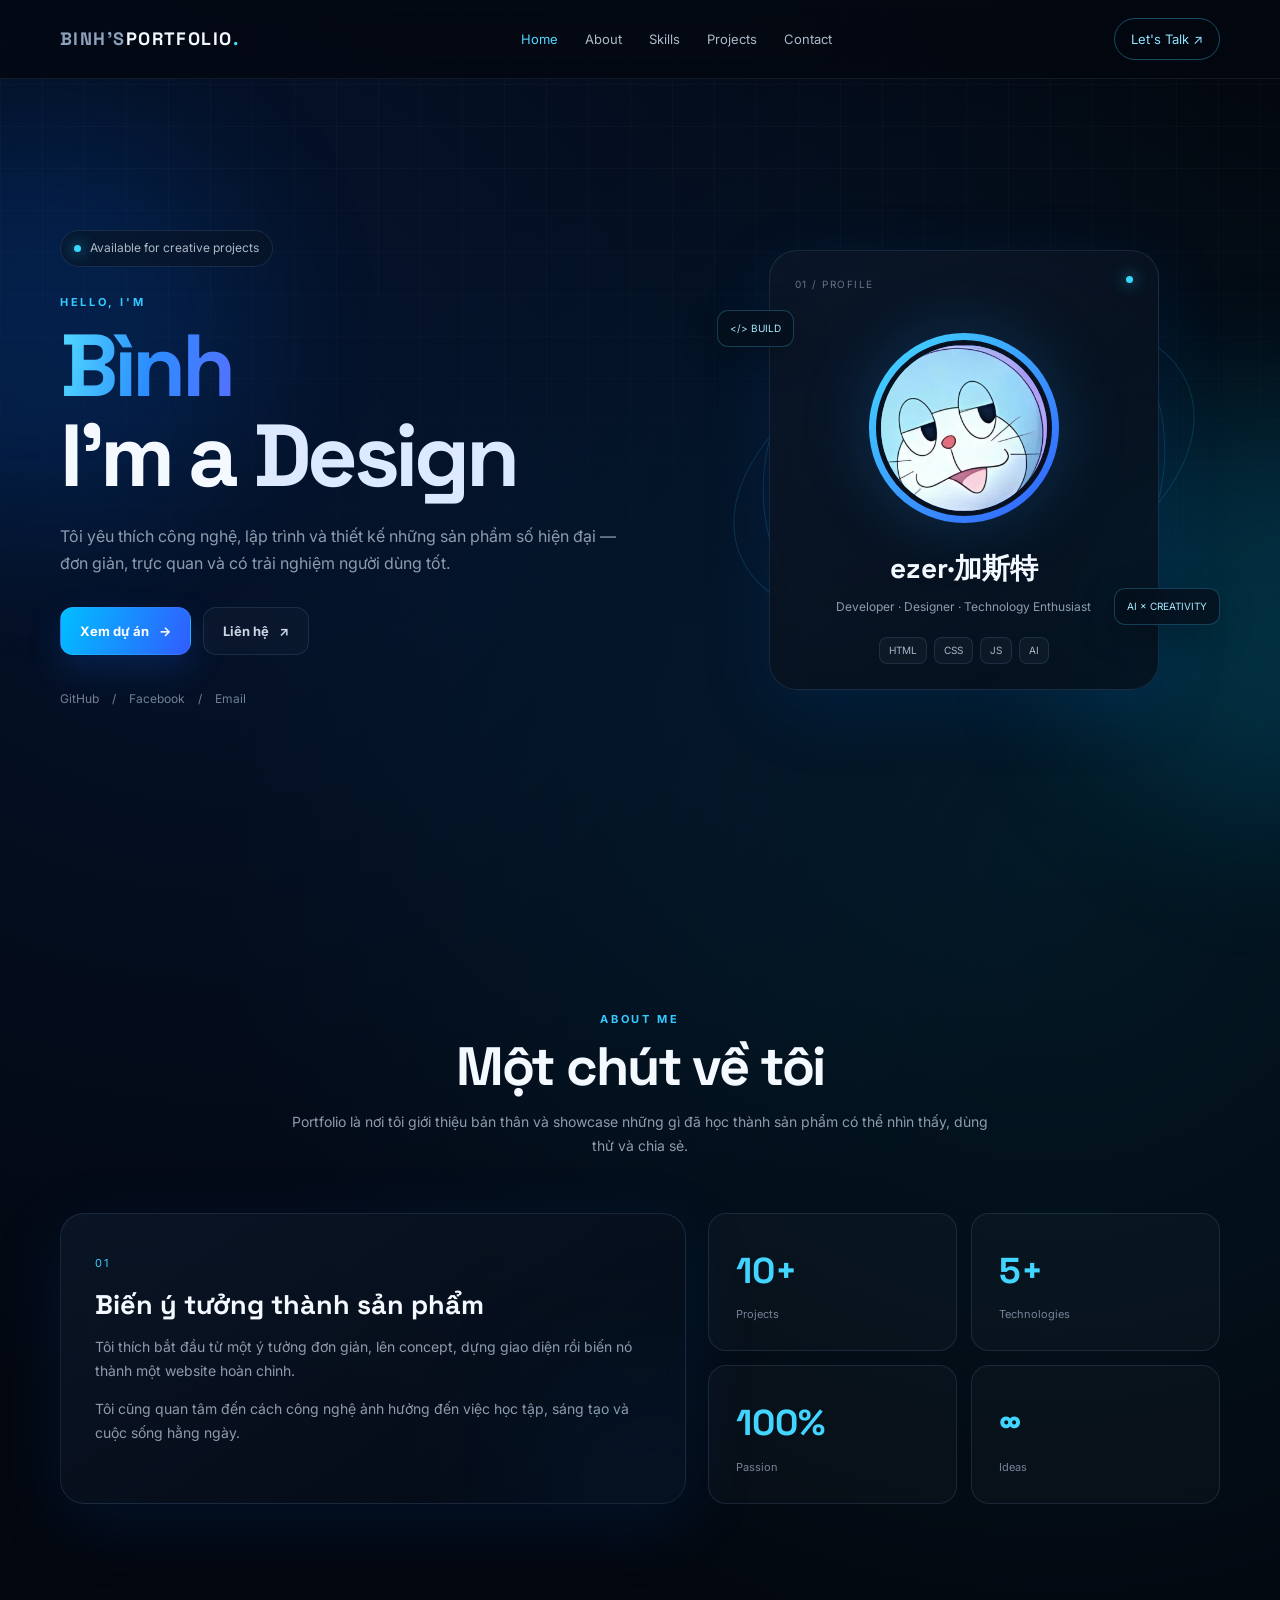
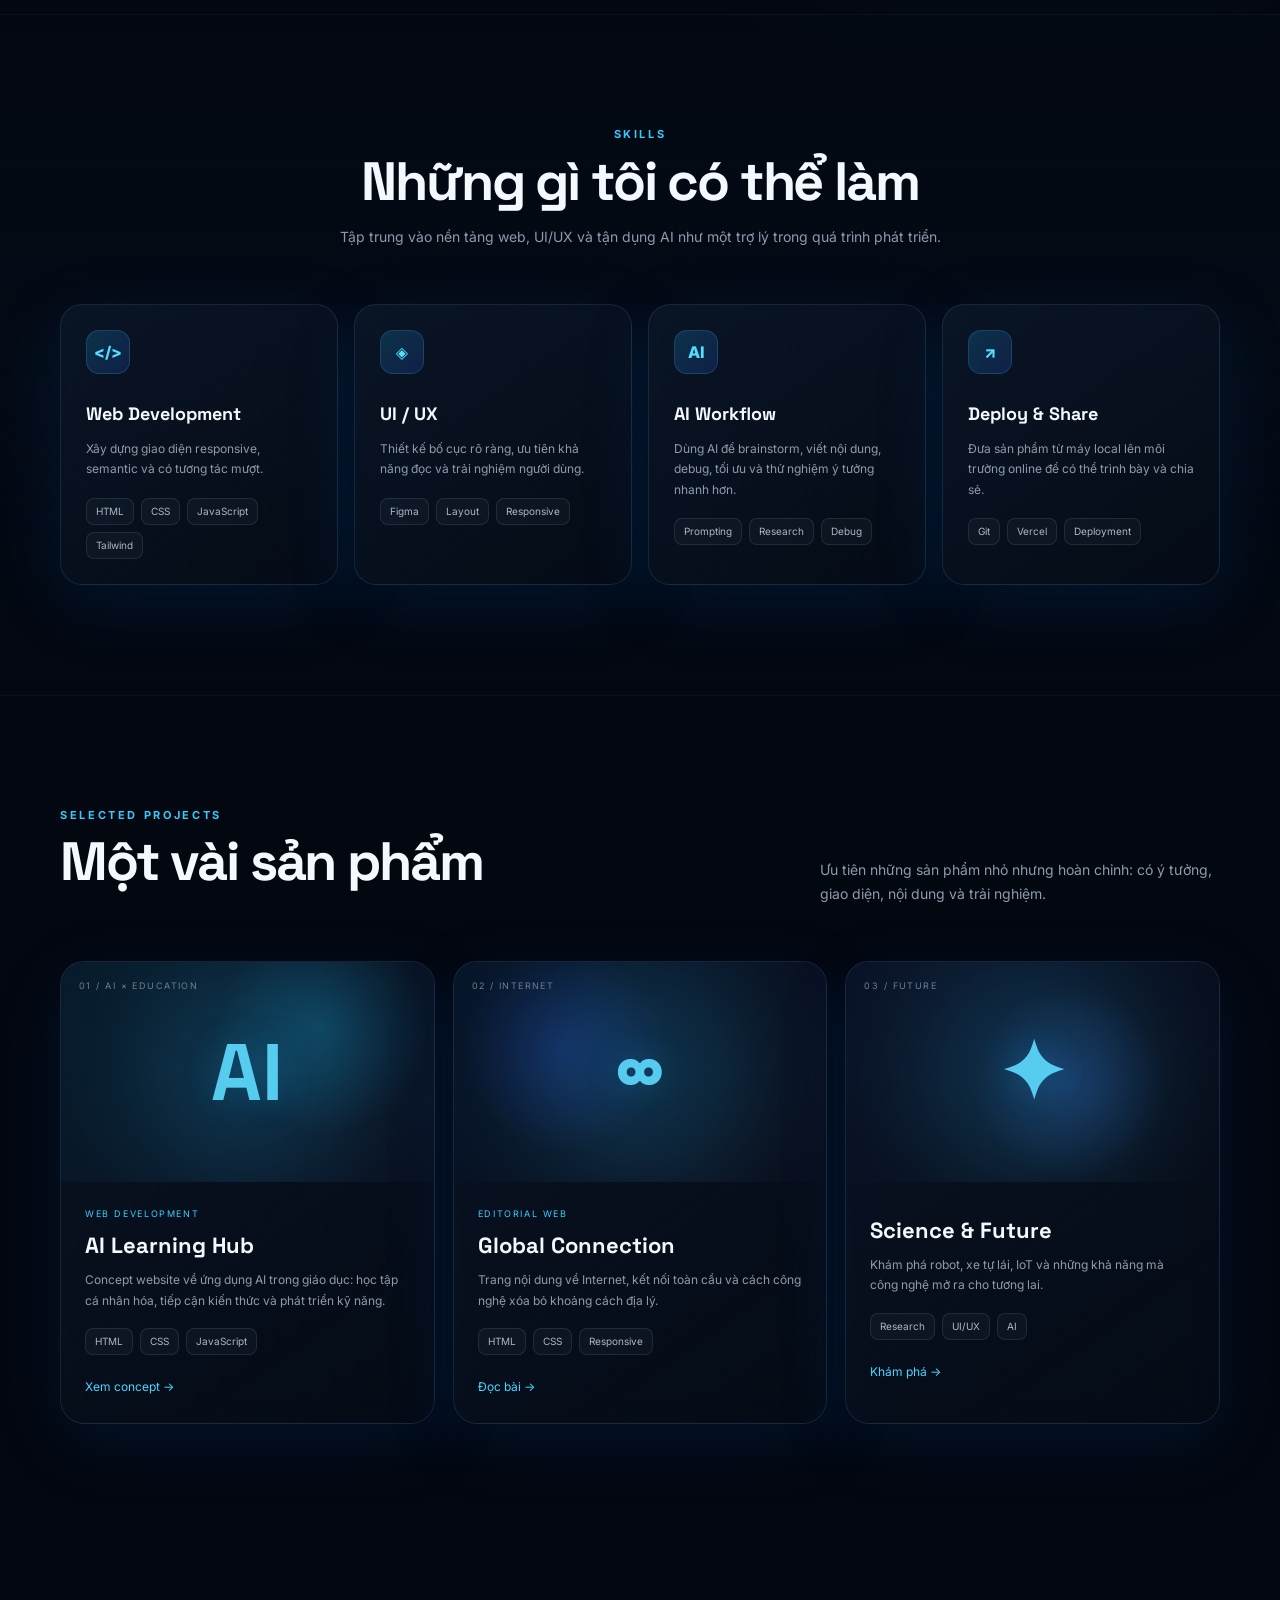
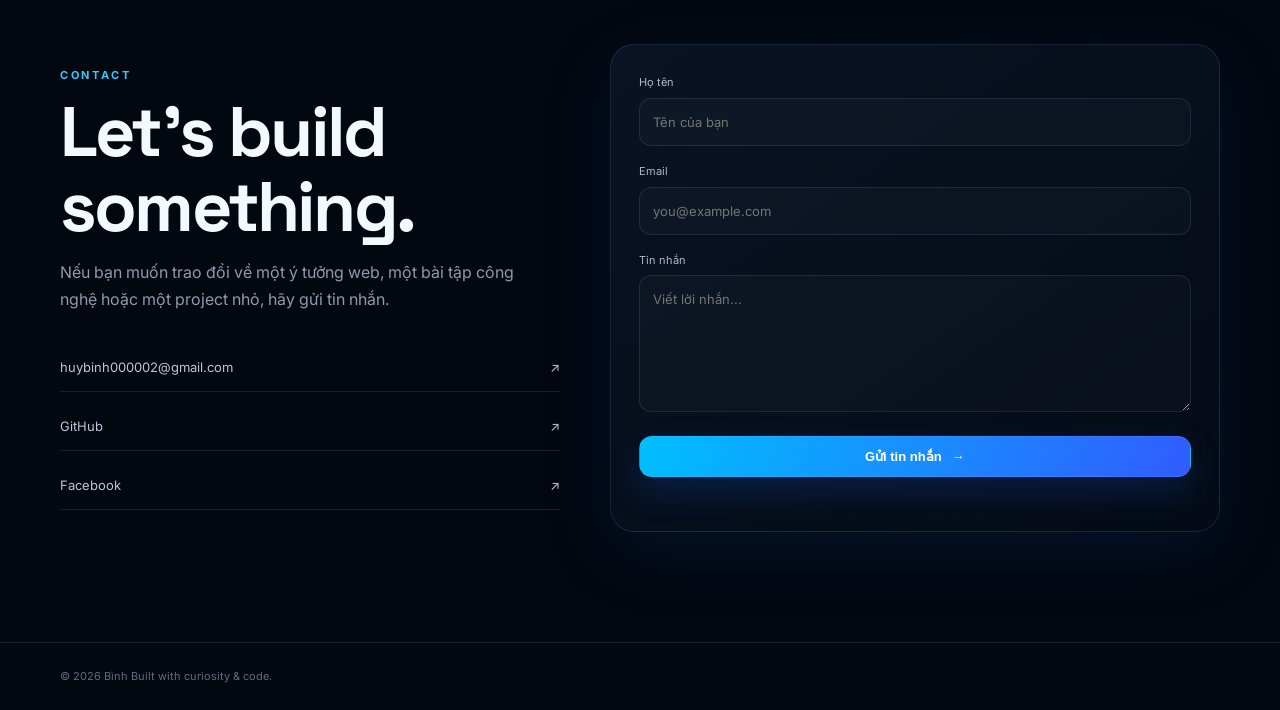
==== commit d6d7b92c: "Update hero section with role span" ====
--- a/index.html
+++ b/index.html
@@ -44,7 +44,7 @@
         <div class="hero-copy reveal">
           <div class="status"><span class="status-dot"></span> Available for creative projects</div>
           <p class="eyebrow">HELLO, I'M</p>
-          <h1><span class="gradient-text">Bình</span><br>I'm a <span class="typing" id="typing">Developer</span></h1>
+          <h1><span class="gradient-text">Bình</span><br><span class="role">I'm a <span class="typing" id="typing">Developer</span></span></h1>          <p class="hero-text">
           <p class="hero-text">
             Tôi yêu thích công nghệ, lập trình và thiết kế những sản phẩm số hiện đại —
             đơn giản, trực quan và có trải nghiệm người dùng tốt.
--- a/style.css
+++ b/style.css
@@ -1,2 +1,2 @@
-:root{--bg:#03070f;--bg2:#07101d;--card:rgba(9,18,32,.72);--line:rgba(148,190,255,.13);--text:#f4f8ff;--muted:#8e9bad;--blue:#149dff;--blue2:#315cff;--cyan:#42d8ff;--shadow:0 20px 70px rgba(0,80,180,.16);--radius:24px}*{box-sizing:border-box;margin:0;padding:0}html{scroll-behavior:smooth}body{font-family:Inter,system-ui,sans-serif;background:radial-gradient(circle at 18% 10%,rgba(17,108,255,.13),transparent 28%),radial-gradient(circle at 82% 22%,rgba(0,196,255,.09),transparent 26%),var(--bg);color:var(--text);line-height:1.7;overflow-x:hidden}.bg-grid{position:fixed;inset:0;pointer-events:none;z-index:-3;background-image:linear-gradient(rgba(255,255,255,.026) 1px,transparent 1px),linear-gradient(90deg,rgba(255,255,255,.026) 1px,transparent 1px);background-size:42px 42px;mask-image:linear-gradient(to bottom,black,transparent 92%)}.glow{position:fixed;width:420px;height:420px;border-radius:50%;filter:blur(80px);opacity:.16;pointer-events:none;z-index:-2}.glow-1{background:#006eff;top:12%;left:-180px}.glow-2{background:#00c6ff;right:-220px;top:45%}.container{width:min(1160px,calc(100% - 40px));margin:auto}.section{padding:110px 0}.section-dark{background:linear-gradient(180deg,rgba(5,13,25,.2),rgba(5,13,25,.7),rgba(5,13,25,.2));border-top:1px solid rgba(255,255,255,.035);border-bottom:1px solid rgba(255,255,255,.035)}.glass{background:linear-gradient(145deg,rgba(12,24,42,.76),rgba(6,13,24,.7));border:1px solid var(--line);box-shadow:var(--shadow);backdrop-filter:blur(18px);-webkit-backdrop-filter:blur(18px)}a{color:inherit;text-decoration:none}.navbar{position:fixed;top:0;left:0;right:0;z-index:50;background:rgba(3,7,15,.74);border-bottom:1px solid rgba(255,255,255,.07);backdrop-filter:blur(18px)}.nav-inner{height:78px;display:flex;align-items:center;justify-content:space-between;gap:24px}.brand{font-family:"Space Grotesk",sans-serif;font-weight:700;letter-spacing:.08em;font-size:18px}.brand span:first-child{color:#8da1bd}.brand .dot{color:var(--cyan)}.desktop-nav{display:flex;gap:27px;color:#aeb9c9;font-size:13px}.desktop-nav a{transition:.25s}.desktop-nav a:hover{color:#fff}.nav-cta{border:1px solid rgba(58,200,255,.35);padding:9px 16px;border-radius:999px;color:#8fe5ff;font-size:13px;transition:.25s}.nav-cta:hover{background:rgba(31,174,255,.1);box-shadow:0 0 28px rgba(20,157,255,.14)}.menu-btn{display:none;background:none;border:0;color:#fff;font-size:24px}.mobile-nav{display:none}.hero{min-height:100vh;padding-top:150px;display:flex;align-items:center}.hero-grid{display:grid;grid-template-columns:1.05fr .95fr;gap:80px;align-items:center}.status{display:inline-flex;align-items:center;gap:9px;border:1px solid var(--line);background:rgba(9,19,33,.58);padding:7px 13px;border-radius:999px;color:#aeb8c7;font-size:12px;margin-bottom:26px}.status-dot,.live-dot{width:7px;height:7px;border-radius:50%;background:#37d8ff;box-shadow:0 0 15px #37d8ff}.eyebrow{color:#36c9ff;font-size:11px;letter-spacing:.24em;font-weight:700}.hero h1{font-family:"Space Grotesk",sans-serif;font-size:clamp(52px,7vw,88px);line-height:1.02;letter-spacing:-.05em;margin:10px 0 22px}.gradient-text{background:linear-gradient(100deg,#53ddff,#2c8dff 52%,#5570ff);-webkit-background-clip:text;background-clip:text;color:transparent}.typing{color:#dce9ff}.hero-text{max-width:620px;color:var(--muted);font-size:16px}.hero-actions{display:flex;gap:12px;margin-top:30px;flex-wrap:wrap}.btn{display:inline-flex;align-items:center;justify-content:center;gap:10px;padding:12px 19px;border-radius:13px;border:1px solid var(--line);font-weight:700;font-size:13px;transition:.25s}.btn-primary{background:linear-gradient(110deg,#00bfff,#315cff);box-shadow:0 14px 35px rgba(25,103,255,.2);color:#fff}.btn-primary:hover{transform:translateY(-3px);box-shadow:0 18px 45px rgba(25,103,255,.3)}.btn-ghost{background:rgba(255,255,255,.025);color:#cbd5e4}.btn-ghost:hover{border-color:rgba(65,210,255,.45);color:#62ddff}.social-row{display:flex;gap:13px;margin-top:34px;color:#718096;font-size:12px}.social-row a:hover{color:#55d8ff}.hero-visual{position:relative;min-height:520px;display:grid;place-items:center}.profile-card{position:relative;width:min(390px,100%);padding:25px;border-radius:28px;z-index:2}.profile-top{display:flex;justify-content:space-between;color:#65748a;font-size:10px;letter-spacing:.15em}.avatar-wrap{width:190px;height:190px;margin:40px auto 22px;border-radius:50%;padding:7px;background:linear-gradient(135deg,#44ddff,#315cff);box-shadow:0 0 70px rgba(35,154,255,.22)}.avatar-wrap img{width:100%;height:100%;object-fit:cover;border-radius:50%;border:5px solid #08111f}.profile-card h2{text-align:center;font-family:"Space Grotesk",sans-serif;font-size:28px}.profile-card>p{text-align:center;color:var(--muted);font-size:12px;margin-top:4px}.mini-tags,.tags{display:flex;gap:7px;flex-wrap:wrap}.mini-tags{justify-content:center;margin-top:20px}.mini-tags span,.tags span{border:1px solid var(--line);background:rgba(255,255,255,.03);padding:4px 9px;border-radius:8px;font-size:10px;color:#aab7c9}.orbit{position:absolute;border:1px solid rgba(51,187,255,.18);border-radius:50%;transform:rotate(-20deg)}.orbit-a{width:480px;height:280px}.orbit-b{width:380px;height:420px;transform:rotate(48deg)}.floating-chip{position:absolute;z-index:3;border:1px solid rgba(62,202,255,.25);background:rgba(5,15,28,.82);backdrop-filter:blur(14px);padding:9px 12px;border-radius:11px;color:#a9eaff;font-size:10px;box-shadow:0 10px 35px rgba(0,0,0,.25)}.chip-1{top:100px;left:2%}.chip-2{right:0;bottom:105px}.section-heading{max-width:700px;margin:0 auto 55px;text-align:center}.section-heading h2,.contact-copy h2{font-family:"Space Grotesk",sans-serif;font-size:clamp(35px,5vw,54px);line-height:1.08;letter-spacing:-.04em;margin:9px 0 14px}.section-heading>p:last-child{color:var(--muted);font-size:14px}.split-heading{display:flex;justify-content:space-between;align-items:end;text-align:left;max-width:none;gap:40px}.split-heading>p{max-width:400px}.about-grid{display:grid;grid-template-columns:1.1fr .9fr;gap:22px}.about-card{border-radius:var(--radius);padding:34px;position:relative;overflow:hidden}.about-card:after{content:"";position:absolute;width:180px;height:180px;background:#168fff;filter:blur(100px);opacity:.12;right:-60px;bottom:-80px}.number{color:#38cfff;font-size:11px;letter-spacing:.15em}.about-card h3{font-family:"Space Grotesk";font-size:27px;line-height:1.2;margin:14px 0}.about-card p{color:var(--muted);font-size:14px;margin-top:14px}.stats-grid{display:grid;grid-template-columns:1fr 1fr;gap:14px}.stat{border:1px solid var(--line);background:rgba(255,255,255,.025);border-radius:18px;padding:27px}.stat strong{font-family:"Space Grotesk";font-size:36px;color:#42d5ff}.stat span{display:block;color:#768398;font-size:11px;margin-top:3px}.skills-grid{display:grid;grid-template-columns:repeat(4,1fr);gap:16px}.skill-card{padding:25px;border-radius:22px;min-height:260px;transition:.3s}.skill-card:hover,.project-card:hover,.side-note:hover{transform:translateY(-7px);border-color:rgba(54,198,255,.3)}.skill-icon{width:44px;height:44px;display:grid;place-items:center;border-radius:13px;background:linear-gradient(135deg,rgba(28,202,255,.17),rgba(54,88,255,.18));border:1px solid rgba(74,202,255,.18);color:#52dfff;font-weight:800;margin-bottom:25px}.skill-card h3{font-family:"Space Grotesk";font-size:18px}.skill-card p{color:var(--muted);font-size:12px;margin:9px 0 18px}.projects-grid{display:grid;grid-template-columns:repeat(3,1fr);gap:18px}.project-card{border-radius:24px;overflow:hidden;transition:.3s}.project-media{height:220px;position:relative;display:grid;place-items:center;overflow:hidden}.project-media:after{content:"";position:absolute;width:230px;height:230px;border-radius:50%;background:rgba(48,195,255,.18);filter:blur(55px)}.media-ai{background:radial-gradient(circle at 70% 30%,rgba(26,196,255,.2),transparent 35%),linear-gradient(135deg,#071b2b,#0a1020)}.media-network{background:radial-gradient(circle at 30% 40%,rgba(49,92,255,.22),transparent 35%),linear-gradient(135deg,#07152a,#0a0e1b)}.media-future{background:radial-gradient(circle at 60% 55%,rgba(69,125,255,.22),transparent 38%),linear-gradient(135deg,#0a1328,#080d19)}.media-label{position:absolute;top:16px;left:18px;color:#6d7e95;font-size:9px;letter-spacing:.16em;z-index:2}.media-symbol{font-family:"Space Grotesk";font-size:80px;font-weight:700;color:rgba(94,219,255,.9);text-shadow:0 0 35px rgba(35,180,255,.25);z-index:2}.project-body{padding:24px}.project-type,.article-kicker{font-size:9px;letter-spacing:.18em;color:#39cfff}.project-body h3{font-family:"Space Grotesk";font-size:22px;margin:6px 0}.project-body p:not(.project-type){font-size:12px;color:var(--muted)}.project-body .tags{margin:17px 0}.project-body>a{font-size:12px;color:#45d7ff}.journal-layout{display:grid;grid-template-columns:1.55fr .85fr;gap:18px}.journal-main{border-radius:24px;padding:34px}.journal-main h3{font-family:"Space Grotesk";font-size:36px;line-height:1.15;margin:12px 0}.journal-main>p{color:var(--muted);font-size:14px;max-width:760px}.quote{border-left:2px solid #31cfff;margin:25px 0;padding:13px 0 13px 18px;color:#cbd9eb;font-size:14px;background:linear-gradient(90deg,rgba(36,189,255,.06),transparent)}.pros-cons{display:grid;grid-template-columns:1fr 1fr;gap:30px}.pros-cons h4{font-size:12px;color:#52dfff;margin-bottom:10px}.pros-cons ul{padding-left:17px;color:#8390a3;font-size:12px}.pros-cons li{margin:5px 0}.journal-side{display:grid;gap:14px}.side-note{border-radius:19px;padding:23px;transition:.3s}.side-note>span{font-size:10px;color:#3ecfff}.side-note h3{font-family:"Space Grotesk";font-size:18px;margin:6px 0}.side-note p{font-size:12px;color:var(--muted)}.media-section{display:grid;grid-template-columns:1fr 1.05fr;gap:18px;margin-top:18px}.media-gallery{display:grid;grid-template-columns:2fr 1fr;grid-template-rows:1fr 1fr;gap:10px}.media-gallery img{width:100%;height:100%;object-fit:cover;border-radius:15px;border:1px solid var(--line);filter:saturate(.85) brightness(.82);transition:.3s}.media-gallery img:first-child{grid-row:1/3}.media-gallery img:hover{filter:saturate(1) brightness(1);transform:scale(1.01)}.media-player{border-radius:22px;padding:22px}.media-player h3{font-family:"Space Grotesk";font-size:22px;margin:4px 0}.media-player p:not(.eyebrow){color:var(--muted);font-size:12px}.media-player audio{width:100%;margin:20px 0}.media-player video{width:100%;max-height:250px;border-radius:13px;background:#000}.tech-table{margin-top:18px;border-radius:22px;padding:22px}.table-head{display:flex;justify-content:space-between;align-items:center;margin-bottom:15px}.table-head h3{font-family:"Space Grotesk"}.table-head span{font-size:9px;color:#4dd7ff;letter-spacing:.16em}.table-wrap{overflow:auto}table{width:100%;border-collapse:collapse;font-size:12px}th,td{text-align:left;padding:13px;border-bottom:1px solid var(--line)}th{color:#bcd1ea;font-size:10px;letter-spacing:.08em}td{color:#8997aa}.contact-grid{display:grid;grid-template-columns:.9fr 1.1fr;gap:50px;align-items:center}.contact-copy h2{font-size:clamp(42px,6vw,70px)}.contact-copy>p:not(.eyebrow){color:var(--muted);max-width:470px}.contact-links{display:grid;gap:10px;margin-top:30px}.contact-links a{display:flex;justify-content:space-between;padding:13px 0;border-bottom:1px solid var(--line);color:#bac6d7;font-size:13px}.contact-links a:hover{color:#51d8ff}.contact-form{padding:28px;border-radius:24px}.contact-form label{display:block;color:#aeb9c8;font-size:11px;margin:0 0 6px}.contact-form input,.contact-form textarea{width:100%;border:1px solid var(--line);background:rgba(255,255,255,.025);color:#fff;border-radius:12px;padding:12px 13px;outline:0;font:inherit;font-size:13px;margin-bottom:16px}.contact-form input:focus,.contact-form textarea:focus{border-color:rgba(54,208,255,.5);box-shadow:0 0 0 3px rgba(54,208,255,.05)}.contact-form textarea{resize:vertical}.full{width:100%;cursor:pointer}.form-note{font-size:11px;color:#55d8ff;text-align:center;margin-top:10px;min-height:16px}.footer{border-top:1px solid var(--line);padding:24px 0;color:#5e6d81;font-size:11px}.footer-inner{display:flex;justify-content:space-between}.footer a:hover{color:#50d7ff}.reveal{opacity:0;transform:translateY(28px);transition:opacity .7s ease,transform .7s ease}.reveal.active{opacity:1;transform:none}@media(max-width:980px){.desktop-nav{display:none}.nav-cta{display:none}.menu-btn{display:block}.mobile-nav{display:grid;grid-template-columns:1fr 1fr;gap:12px;padding:0 20px;max-height:0;overflow:hidden;transition:.3s}.mobile-nav.open{max-height:300px;padding-bottom:18px}.mobile-nav a{font-size:12px;color:#aab6c8;padding:8px}.hero-grid,.about-grid,.journal-layout,.media-section,.contact-grid{grid-template-columns:1fr}.hero-visual{min-height:470px}.skills-grid{grid-template-columns:1fr 1fr}.projects-grid{grid-template-columns:1fr 1fr}.split-heading{display:block}.split-heading>p{margin-top:14px}.media-section{display:grid}}@media(max-width:640px){.container{width:min(100% - 28px,1160px)}.section{padding:82px 0}.hero{padding-top:125px}.hero h1{font-size:50px}.hero-visual{min-height:400px}.profile-card{max-width:330px}.avatar-wrap{width:150px;height:150px}.orbit-a{width:350px;height:220px}.orbit-b{width:290px;height:330px}.chip-1{left:0}.chip-2{right:-5px}.skills-grid,.projects-grid,.stats-grid{grid-template-columns:1fr}.journal-main{padding:24px}.journal-main h3{font-size:29px}.pros-cons{grid-template-columns:1fr;gap:16px}.media-gallery{height:260px}.contact-copy h2{font-size:48px}.footer-inner{flex-direction:column;gap:7px}}
+:root{--bg:#03070f;--bg2:#07101d;--card:rgba(9,18,32,.72);--line:rgba(148,190,255,.13);--text:#f4f8ff;--muted:#8e9bad;--blue:#149dff;--blue2:#315cff;--cyan:#42d8ff;--shadow:0 20px 70px rgba(0,80,180,.16);--radius:24px}*{box-sizing:border-box;margin:0;padding:0}html{scroll-behavior:smooth}body{font-family:Inter,system-ui,sans-serif;background:radial-gradient(circle at 18% 10%,rgba(17,108,255,.13),transparent 28%),radial-gradient(circle at 82% 22%,rgba(0,196,255,.09),transparent 26%),var(--bg);color:var(--text);line-height:1.7;overflow-x:hidden}.bg-grid{position:fixed;inset:0;pointer-events:none;z-index:-3;background-image:linear-gradient(rgba(255,255,255,.026) 1px,transparent 1px),linear-gradient(90deg,rgba(255,255,255,.026) 1px,transparent 1px);background-size:42px 42px;mask-image:linear-gradient(to bottom,black,transparent 92%)}.glow{position:fixed;width:420px;height:420px;border-radius:50%;filter:blur(80px);opacity:.16;pointer-events:none;z-index:-2}.glow-1{background:#006eff;top:12%;left:-180px}.glow-2{background:#00c6ff;right:-220px;top:45%}.container{width:min(1160px,calc(100% - 40px));margin:auto}.section{padding:110px 0}.section-dark{background:linear-gradient(180deg,rgba(5,13,25,.2),rgba(5,13,25,.7),rgba(5,13,25,.2));border-top:1px solid rgba(255,255,255,.035);border-bottom:1px solid rgba(255,255,255,.035)}.glass{background:linear-gradient(145deg,rgba(12,24,42,.76),rgba(6,13,24,.7));border:1px solid var(--line);box-shadow:var(--shadow);backdrop-filter:blur(18px);-webkit-backdrop-filter:blur(18px)}a{color:inherit;text-decoration:none}.navbar{position:fixed;top:0;left:0;right:0;z-index:50;background:rgba(3,7,15,.74);border-bottom:1px solid rgba(255,255,255,.07);backdrop-filter:blur(18px)}.nav-inner{height:78px;display:flex;align-items:center;justify-content:space-between;gap:24px}.brand{font-family:"Space Grotesk",sans-serif;font-weight:700;letter-spacing:.08em;font-size:18px}.brand span:first-child{color:#8da1bd}.brand .dot{color:var(--cyan)}.desktop-nav{display:flex;gap:27px;color:#aeb9c9;font-size:13px}.desktop-nav a{transition:.25s}.desktop-nav a:hover{color:#fff}.nav-cta{border:1px solid rgba(58,200,255,.35);padding:9px 16px;border-radius:999px;color:#8fe5ff;font-size:13px;transition:.25s}.nav-cta:hover{background:rgba(31,174,255,.1);box-shadow:0 0 28px rgba(20,157,255,.14)}.menu-btn{display:none;background:none;border:0;color:#fff;font-size:24px}.mobile-nav{display:none}.hero{min-height:100vh;padding-top:150px;display:flex;align-items:center}.hero-grid{display:grid;grid-template-columns:1.05fr .95fr;gap:80px;align-items:center}.status{display:inline-flex;align-items:center;gap:9px;border:1px solid var(--line);background:rgba(9,19,33,.58);padding:7px 13px;border-radius:999px;color:#aeb8c7;font-size:12px;margin-bottom:26px}.status-dot,.live-dot{width:7px;height:7px;border-radius:50%;background:#37d8ff;box-shadow:0 0 15px #37d8ff}.eyebrow{color:#36c9ff;font-size:11px;letter-spacing:.24em;font-weight:700}.hero h1{font-family:"Space Grotesk",sans-serif;font-size:clamp(52px,7vw,88px);line-height:1.02;letter-spacing:-.05em;margin:10px 0 22px}.gradient-text{background:linear-gradient(100deg,#53ddff,#2c8dff 52%,#5570ff);-webkit-background-clip:text;background-clip:text;color:transparent}.typing{color:#dce9ff}.role{white-space:nowrap}.hero-copy{min-width:0}.hero-text{max-width:620px;color:var(--muted);font-size:16px}.hero-actions{display:flex;gap:12px;margin-top:30px;flex-wrap:wrap}.btn{display:inline-flex;align-items:center;justify-content:center;gap:10px;padding:12px 19px;border-radius:13px;border:1px solid var(--line);font-weight:700;font-size:13px;transition:.25s}.btn-primary{background:linear-gradient(110deg,#00bfff,#315cff);box-shadow:0 14px 35px rgba(25,103,255,.2);color:#fff}.btn-primary:hover{transform:translateY(-3px);box-shadow:0 18px 45px rgba(25,103,255,.3)}.btn-ghost{background:rgba(255,255,255,.025);color:#cbd5e4}.btn-ghost:hover{border-color:rgba(65,210,255,.45);color:#62ddff}.social-row{display:flex;gap:13px;margin-top:34px;color:#718096;font-size:12px}.social-row a:hover{color:#55d8ff}.hero-visual{position:relative;min-height:520px;display:grid;place-items:center}.profile-card{position:relative;width:min(390px,100%);padding:25px;border-radius:28px;z-index:2}.profile-top{display:flex;justify-content:space-between;color:#65748a;font-size:10px;letter-spacing:.15em}.avatar-wrap{width:190px;height:190px;margin:40px auto 22px;border-radius:50%;padding:7px;background:linear-gradient(135deg,#44ddff,#315cff);box-shadow:0 0 70px rgba(35,154,255,.22)}.avatar-wrap img{width:100%;height:100%;object-fit:cover;border-radius:50%;border:5px solid #08111f}.profile-card h2{text-align:center;font-family:"Space Grotesk",sans-serif;font-size:28px}.profile-card>p{text-align:center;color:var(--muted);font-size:12px;margin-top:4px}.mini-tags,.tags{display:flex;gap:7px;flex-wrap:wrap}.mini-tags{justify-content:center;margin-top:20px}.mini-tags span,.tags span{border:1px solid var(--line);background:rgba(255,255,255,.03);padding:4px 9px;border-radius:8px;font-size:10px;color:#aab7c9}.orbit{position:absolute;border:1px solid rgba(51,187,255,.18);border-radius:50%;transform:rotate(-20deg)}.orbit-a{width:480px;height:280px}.orbit-b{width:380px;height:420px;transform:rotate(48deg)}.floating-chip{position:absolute;z-index:3;border:1px solid rgba(62,202,255,.25);background:rgba(5,15,28,.82);backdrop-filter:blur(14px);padding:9px 12px;border-radius:11px;color:#a9eaff;font-size:10px;box-shadow:0 10px 35px rgba(0,0,0,.25)}.chip-1{top:100px;left:2%}.chip-2{right:0;bottom:105px}.section-heading{max-width:700px;margin:0 auto 55px;text-align:center}.section-heading h2,.contact-copy h2{font-family:"Space Grotesk",sans-serif;font-size:clamp(35px,5vw,54px);line-height:1.08;letter-spacing:-.04em;margin:9px 0 14px}.section-heading>p:last-child{color:var(--muted);font-size:14px}.split-heading{display:flex;justify-content:space-between;align-items:end;text-align:left;max-width:none;gap:40px}.split-heading>p{max-width:400px}.about-grid{display:grid;grid-template-columns:1.1fr .9fr;gap:22px}.about-card{border-radius:var(--radius);padding:34px;position:relative;overflow:hidden}.about-card:after{content:"";position:absolute;width:180px;height:180px;background:#168fff;filter:blur(100px);opacity:.12;right:-60px;bottom:-80px}.number{color:#38cfff;font-size:11px;letter-spacing:.15em}.about-card h3{font-family:"Space Grotesk";font-size:27px;line-height:1.2;margin:14px 0}.about-card p{color:var(--muted);font-size:14px;margin-top:14px}.stats-grid{display:grid;grid-template-columns:1fr 1fr;gap:14px}.stat{border:1px solid var(--line);background:rgba(255,255,255,.025);border-radius:18px;padding:27px}.stat strong{font-family:"Space Grotesk";font-size:36px;color:#42d5ff}.stat span{display:block;color:#768398;font-size:11px;margin-top:3px}.skills-grid{display:grid;grid-template-columns:repeat(4,1fr);gap:16px}.skill-card{padding:25px;border-radius:22px;min-height:260px;transition:.3s}.skill-card:hover,.project-card:hover,.side-note:hover{transform:translateY(-7px);border-color:rgba(54,198,255,.3)}.skill-icon{width:44px;height:44px;display:grid;place-items:center;border-radius:13px;background:linear-gradient(135deg,rgba(28,202,255,.17),rgba(54,88,255,.18));border:1px solid rgba(74,202,255,.18);color:#52dfff;font-weight:800;margin-bottom:25px}.skill-card h3{font-family:"Space Grotesk";font-size:18px}.skill-card p{color:var(--muted);font-size:12px;margin:9px 0 18px}.projects-grid{display:grid;grid-template-columns:repeat(3,1fr);gap:18px}.project-card{border-radius:24px;overflow:hidden;transition:.3s}.project-media{height:220px;position:relative;display:grid;place-items:center;overflow:hidden}.project-media:after{content:"";position:absolute;width:230px;height:230px;border-radius:50%;background:rgba(48,195,255,.18);filter:blur(55px)}.media-ai{background:radial-gradient(circle at 70% 30%,rgba(26,196,255,.2),transparent 35%),linear-gradient(135deg,#071b2b,#0a1020)}.media-network{background:radial-gradient(circle at 30% 40%,rgba(49,92,255,.22),transparent 35%),linear-gradient(135deg,#07152a,#0a0e1b)}.media-future{background:radial-gradient(circle at 60% 55%,rgba(69,125,255,.22),transparent 38%),linear-gradient(135deg,#0a1328,#080d19)}.media-label{position:absolute;top:16px;left:18px;color:#6d7e95;font-size:9px;letter-spacing:.16em;z-index:2}.media-symbol{font-family:"Space Grotesk";font-size:80px;font-weight:700;color:rgba(94,219,255,.9);text-shadow:0 0 35px rgba(35,180,255,.25);z-index:2}.project-body{padding:24px}.project-type,.article-kicker{font-size:9px;letter-spacing:.18em;color:#39cfff}.project-body h3{font-family:"Space Grotesk";font-size:22px;margin:6px 0}.project-body p:not(.project-type){font-size:12px;color:var(--muted)}.project-body .tags{margin:17px 0}.project-body>a{font-size:12px;color:#45d7ff}.journal-layout{display:grid;grid-template-columns:1.55fr .85fr;gap:18px}.journal-main{border-radius:24px;padding:34px}.journal-main h3{font-family:"Space Grotesk";font-size:36px;line-height:1.15;margin:12px 0}.journal-main>p{color:var(--muted);font-size:14px;max-width:760px}.quote{border-left:2px solid #31cfff;margin:25px 0;padding:13px 0 13px 18px;color:#cbd9eb;font-size:14px;background:linear-gradient(90deg,rgba(36,189,255,.06),transparent)}.pros-cons{display:grid;grid-template-columns:1fr 1fr;gap:30px}.pros-cons h4{font-size:12px;color:#52dfff;margin-bottom:10px}.pros-cons ul{padding-left:17px;color:#8390a3;font-size:12px}.pros-cons li{margin:5px 0}.journal-side{display:grid;gap:14px}.side-note{border-radius:19px;padding:23px;transition:.3s}.side-note>span{font-size:10px;color:#3ecfff}.side-note h3{font-family:"Space Grotesk";font-size:18px;margin:6px 0}.side-note p{font-size:12px;color:var(--muted)}.media-section{display:grid;grid-template-columns:1fr 1.05fr;gap:18px;margin-top:18px}.media-gallery{display:grid;grid-template-columns:2fr 1fr;grid-template-rows:1fr 1fr;gap:10px}.media-gallery img{width:100%;height:100%;object-fit:cover;border-radius:15px;border:1px solid var(--line);filter:saturate(.85) brightness(.82);transition:.3s}.media-gallery img:first-child{grid-row:1/3}.media-gallery img:hover{filter:saturate(1) brightness(1);transform:scale(1.01)}.media-player{border-radius:22px;padding:22px}.media-player h3{font-family:"Space Grotesk";font-size:22px;margin:4px 0}.media-player p:not(.eyebrow){color:var(--muted);font-size:12px}.media-player audio{width:100%;margin:20px 0}.media-player video{width:100%;max-height:250px;border-radius:13px;background:#000}.tech-table{margin-top:18px;border-radius:22px;padding:22px}.table-head{display:flex;justify-content:space-between;align-items:center;margin-bottom:15px}.table-head h3{font-family:"Space Grotesk"}.table-head span{font-size:9px;color:#4dd7ff;letter-spacing:.16em}.table-wrap{overflow:auto}table{width:100%;border-collapse:collapse;font-size:12px}th,td{text-align:left;padding:13px;border-bottom:1px solid var(--line)}th{color:#bcd1ea;font-size:10px;letter-spacing:.08em}td{color:#8997aa}.contact-grid{display:grid;grid-template-columns:.9fr 1.1fr;gap:50px;align-items:center}.contact-copy h2{font-size:clamp(42px,6vw,70px)}.contact-copy>p:not(.eyebrow){color:var(--muted);max-width:470px}.contact-links{display:grid;gap:10px;margin-top:30px}.contact-links a{display:flex;justify-content:space-between;padding:13px 0;border-bottom:1px solid var(--line);color:#bac6d7;font-size:13px}.contact-links a:hover{color:#51d8ff}.contact-form{padding:28px;border-radius:24px}.contact-form label{display:block;color:#aeb9c8;font-size:11px;margin:0 0 6px}.contact-form input,.contact-form textarea{width:100%;border:1px solid var(--line);background:rgba(255,255,255,.025);color:#fff;border-radius:12px;padding:12px 13px;outline:0;font:inherit;font-size:13px;margin-bottom:16px}.contact-form input:focus,.contact-form textarea:focus{border-color:rgba(54,208,255,.5);box-shadow:0 0 0 3px rgba(54,208,255,.05)}.contact-form textarea{resize:vertical}.full{width:100%;cursor:pointer}.form-note{font-size:11px;color:#55d8ff;text-align:center;margin-top:10px;min-height:16px}.footer{border-top:1px solid var(--line);padding:24px 0;color:#5e6d81;font-size:11px}.footer-inner{display:flex;justify-content:space-between}.footer a:hover{color:#50d7ff}.reveal{opacity:0;transform:translateY(28px);transition:opacity .7s ease,transform .7s ease}.reveal.active{opacity:1;transform:none}@media(max-width:980px){.desktop-nav{display:none}.nav-cta{display:none}.menu-btn{display:block}.mobile-nav{display:grid;grid-template-columns:1fr 1fr;gap:12px;padding:0 20px;max-height:0;overflow:hidden;transition:.3s}.mobile-nav.open{max-height:300px;padding-bottom:18px}.mobile-nav a{font-size:12px;color:#aab6c8;padding:8px}.hero-grid,.about-grid,.journal-layout,.media-section,.contact-grid{grid-template-columns:1fr}.hero-visual{min-height:470px}.skills-grid{grid-template-columns:1fr 1fr}.projects-grid{grid-template-columns:1fr 1fr}.split-heading{display:block}.split-heading>p{margin-top:14px}.media-section{display:grid}}@media(max-width:640px){.container{width:min(100% - 28px,1160px)}.section{padding:82px 0}.hero{padding-top:125px}.hero h1{font-size:50px}.hero-visual{min-height:400px}.profile-card{max-width:330px}.avatar-wrap{width:150px;height:150px}.orbit-a{width:350px;height:220px}.orbit-b{width:290px;height:330px}.chip-1{left:0}.chip-2{right:-5px}.skills-grid,.projects-grid,.stats-grid{grid-template-columns:1fr}.journal-main{padding:24px}.journal-main h3{font-size:29px}.pros-cons{grid-template-columns:1fr;gap:16px}.media-gallery{height:260px}.contact-copy h2{font-size:48px}.footer-inner{flex-direction:column;gap:7px}}
 .desktop-nav a.active{color:#55d8ff}
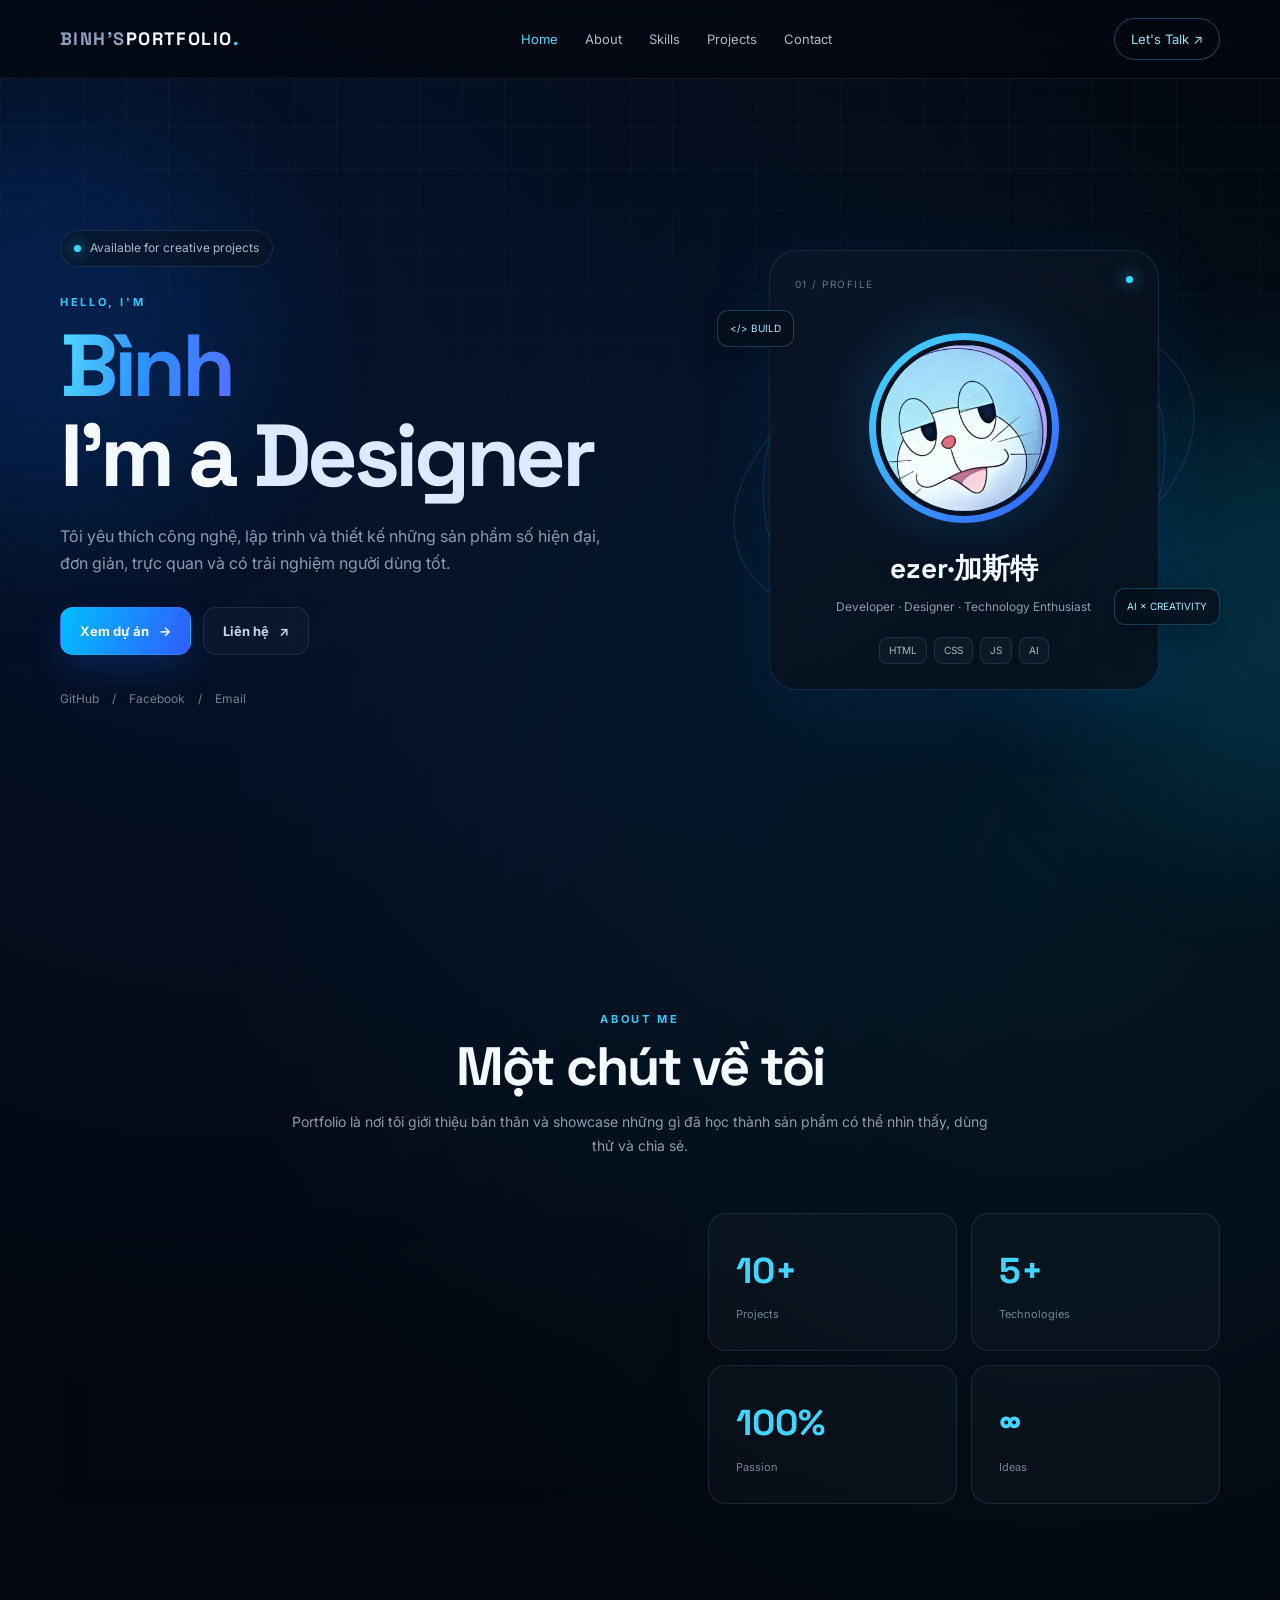
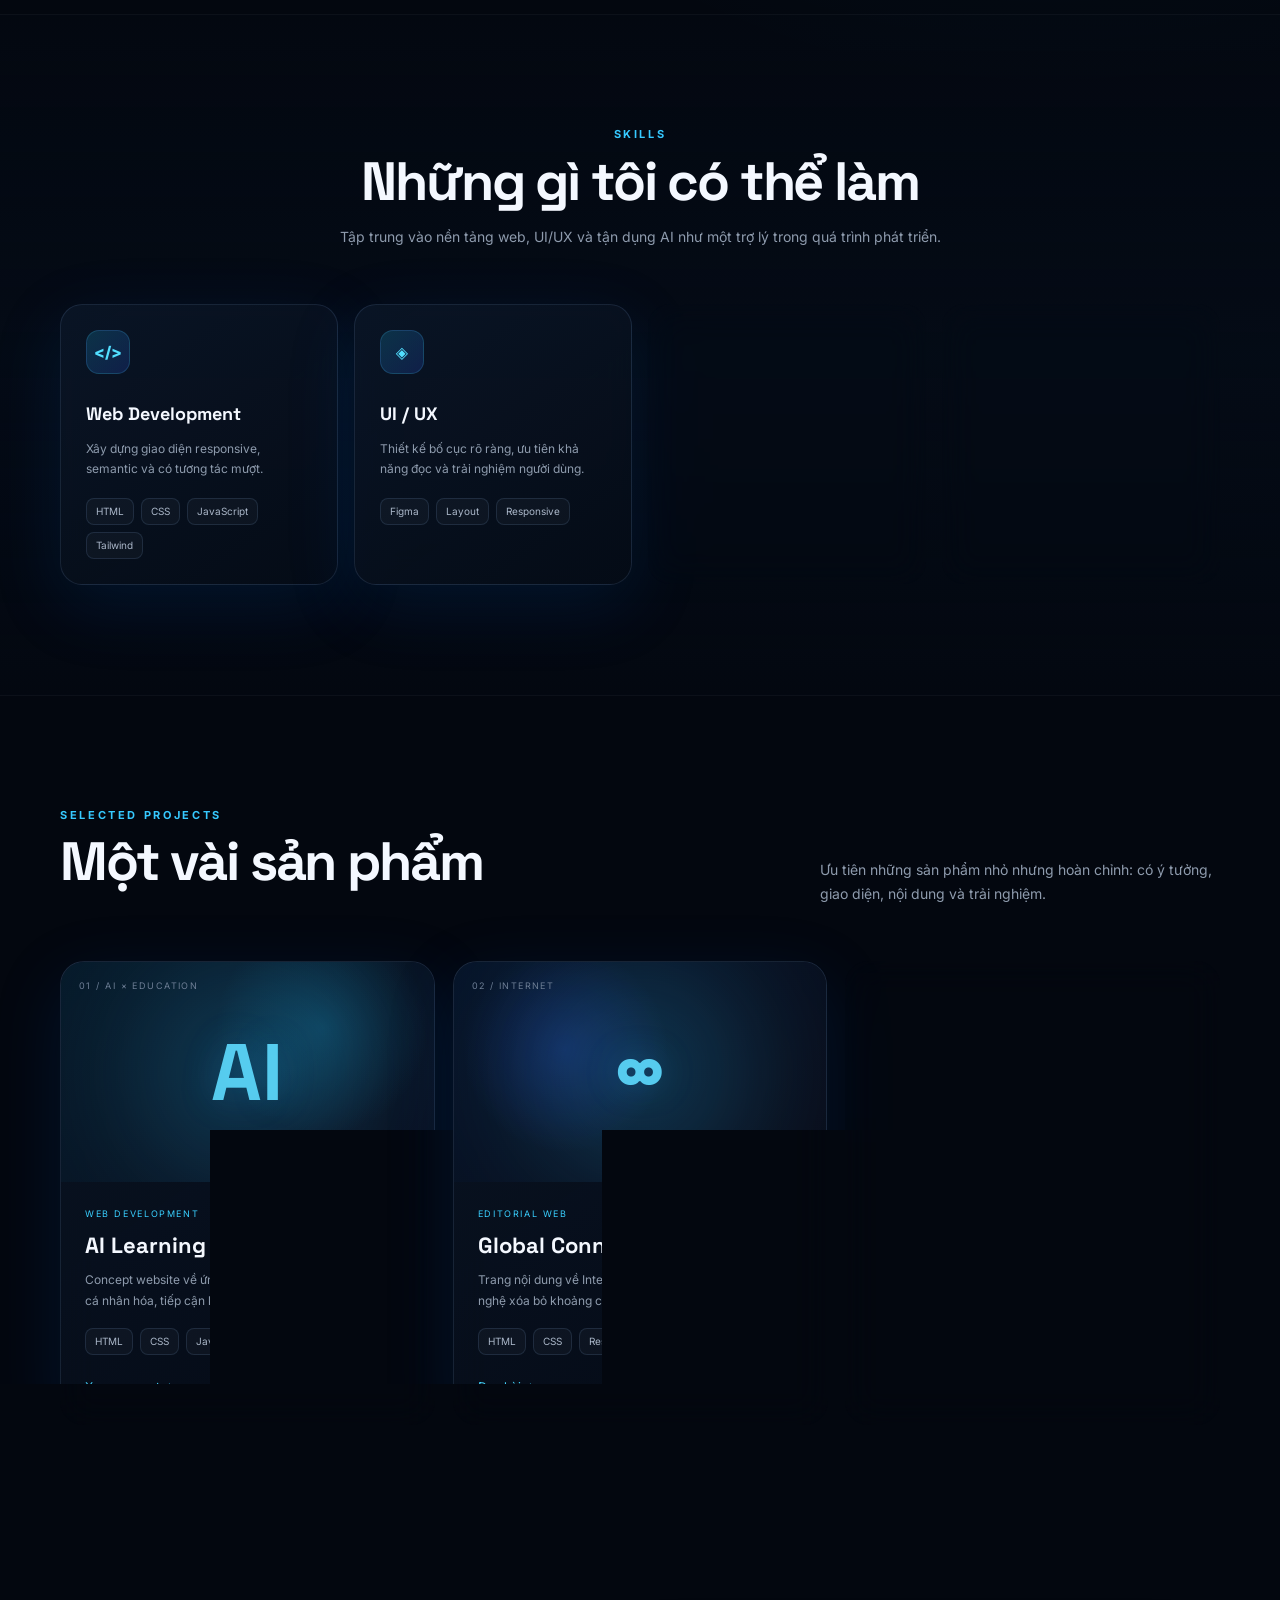
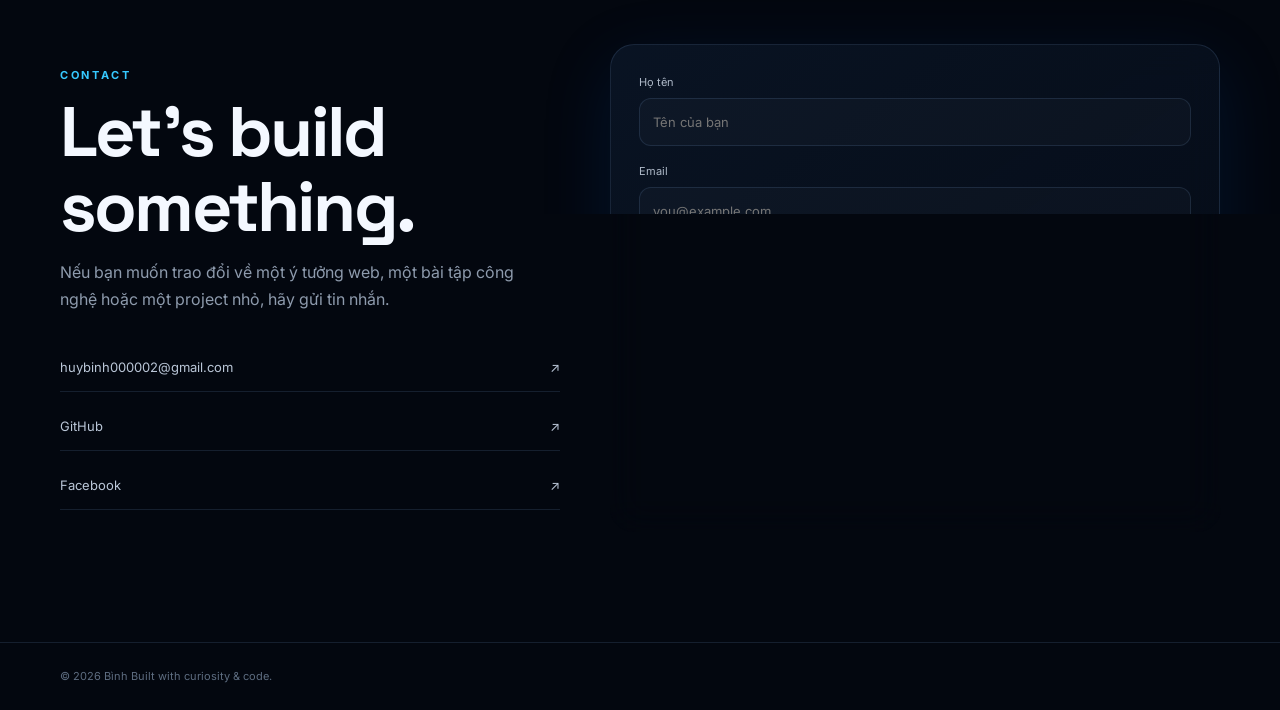
==== commit b1d954a3: "Update index.html" ====
--- a/index.html
+++ b/index.html
@@ -46,7 +46,7 @@
           <p class="eyebrow">HELLO, I'M</p>
           <h1><span class="gradient-text">Bình</span><br><span class="role">I'm a <span class="typing" id="typing">Developer</span></span></h1>          <p class="hero-text">
           <p class="hero-text">
-            Tôi yêu thích công nghệ, lập trình và thiết kế những sản phẩm số hiện đại —
+            Tôi yêu thích công nghệ, lập trình và thiết kế những sản phẩm số hiện đại,
             đơn giản, trực quan và có trải nghiệm người dùng tốt.
           </p>
           <div class="hero-actions">
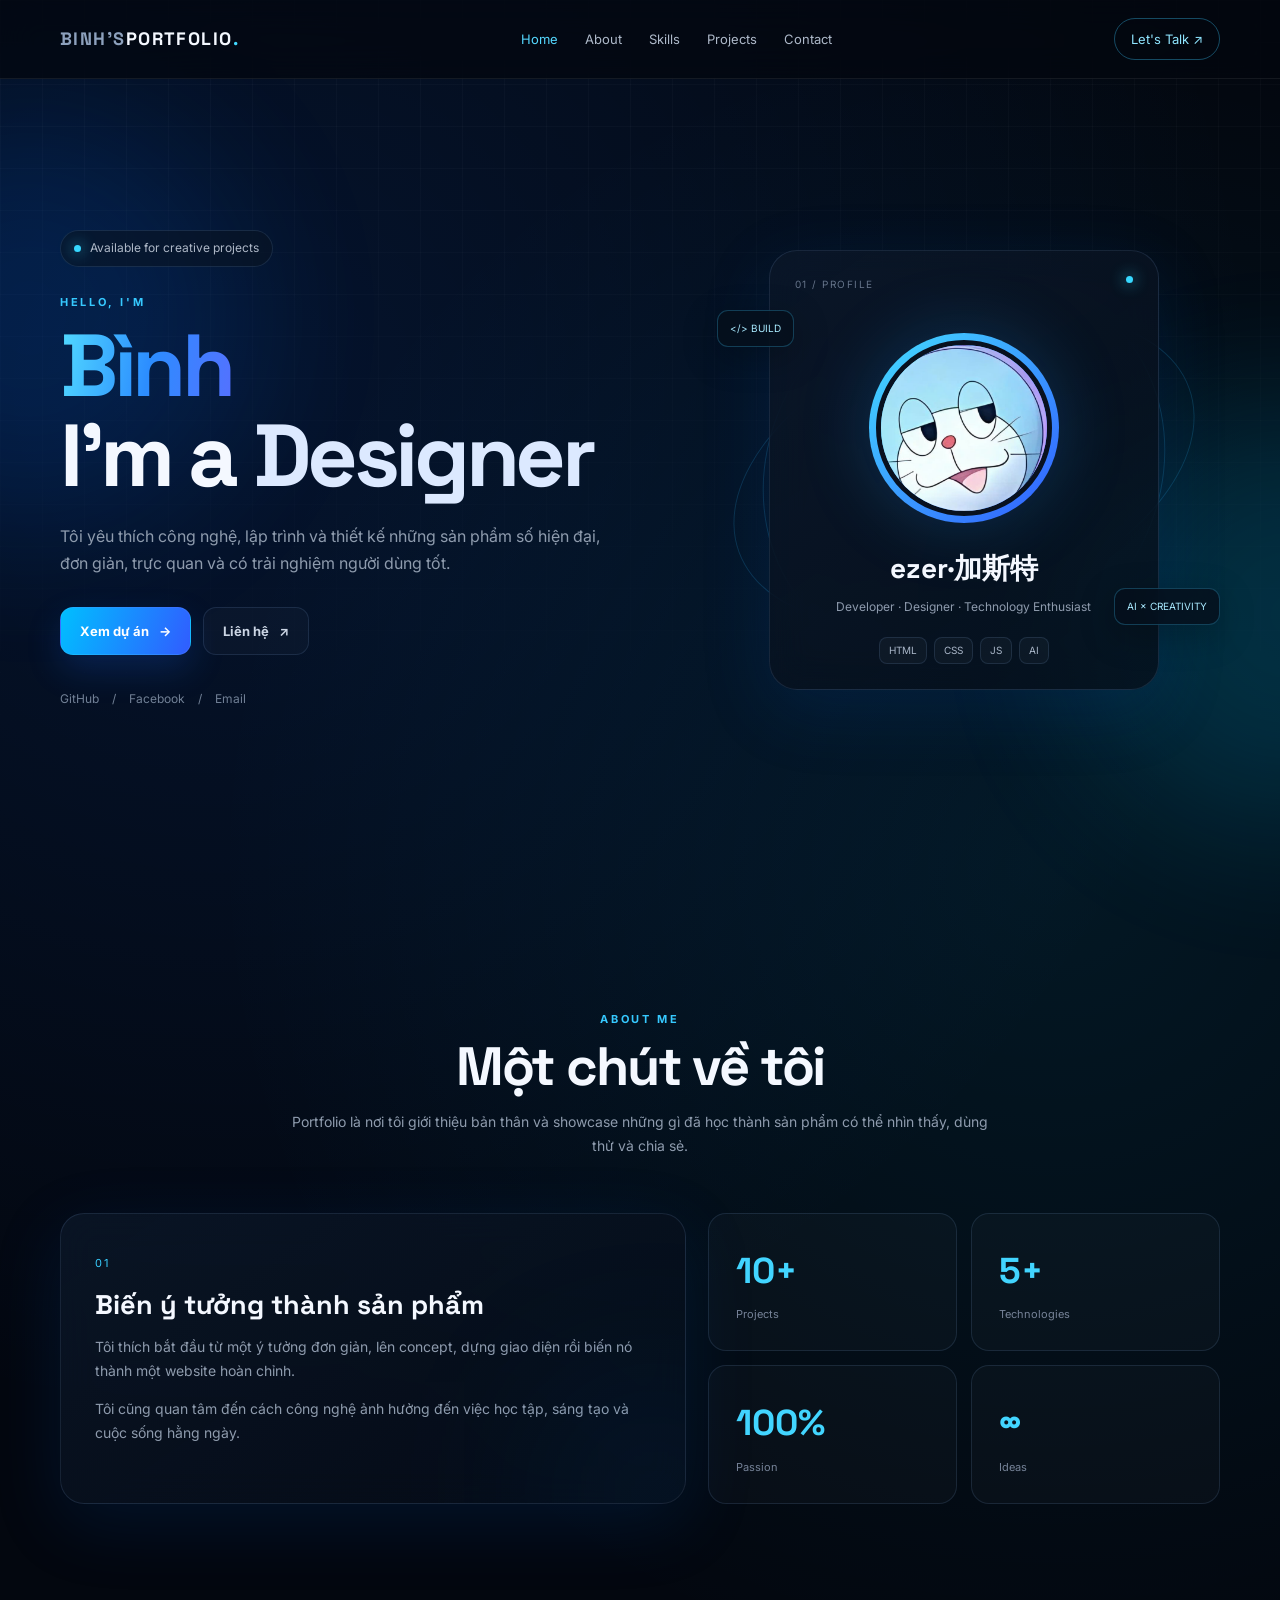
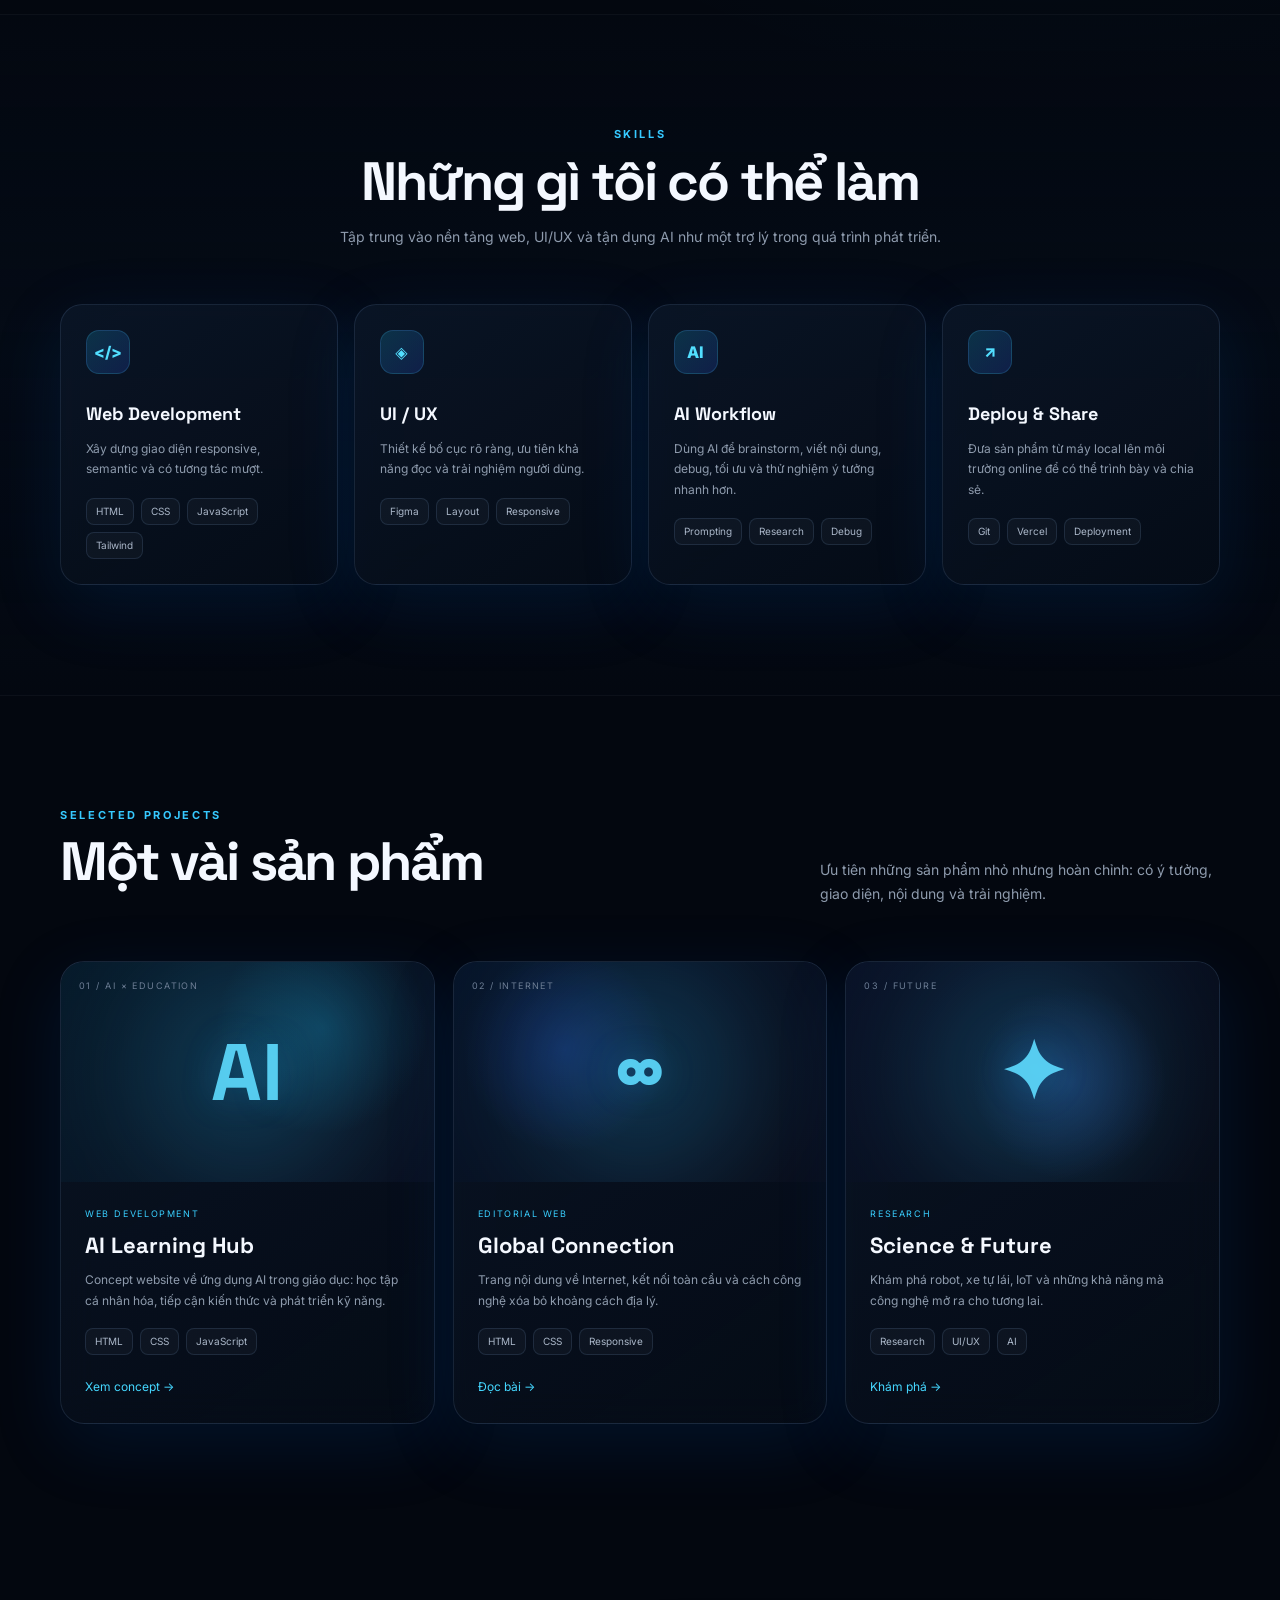
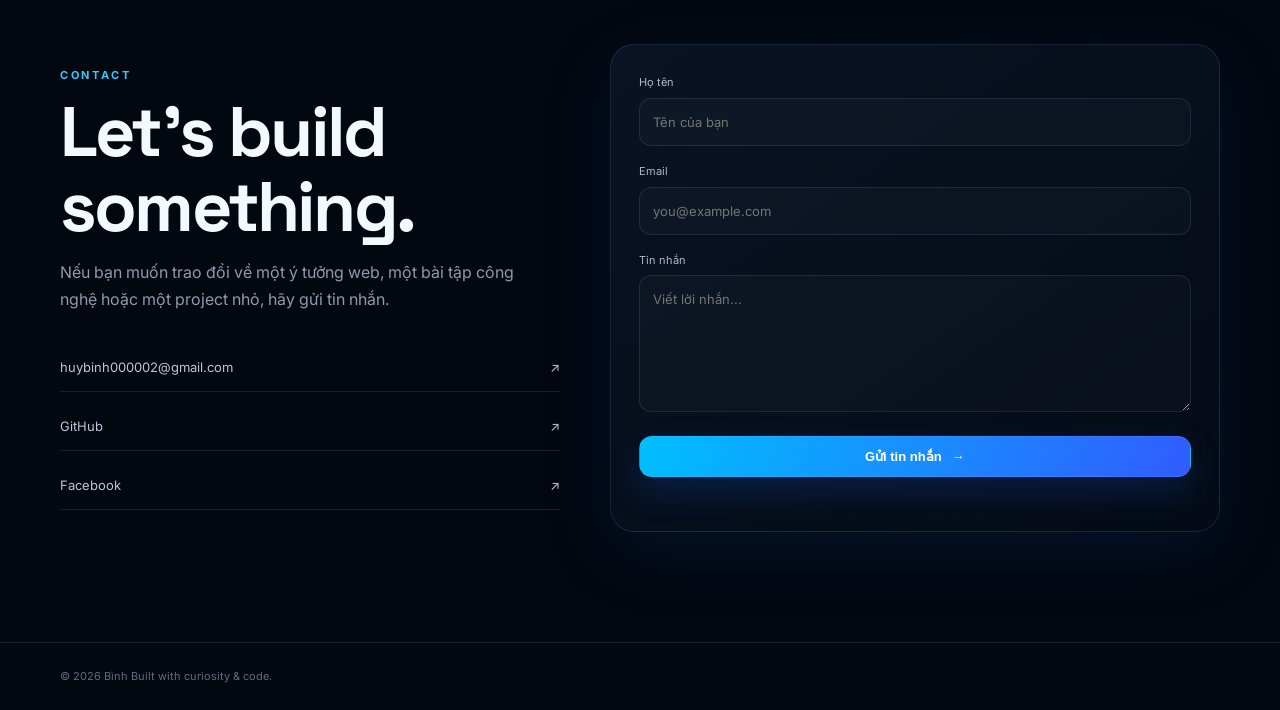
==== commit d3360d72: "Change project type from 'FUTURE' to 'RESEARCH'" ====
--- a/index.html
+++ b/index.html
@@ -136,7 +136,7 @@
           </article>
           <article class="project-card glass reveal">
             <div class="project-media media-future"><span class="media-label">03 / FUTURE</span><div class="media-symbol">✦</div></div>
-            <div class="project-body"><h3>Science & Future</h3><p>Khám phá robot, xe tự lái, IoT và những khả năng mà công nghệ mở ra cho tương lai.</p><div class="tags"><span>Research</span><span>UI/UX</span><span>AI</span></div><a href="#journal">Khám phá →</a></div>
+            <div class="project-body"><p class="project-type">RESEARCH</p><h3>Science & Future</h3><p>Khám phá robot, xe tự lái, IoT và những khả năng mà công nghệ mở ra cho tương lai.</p><div class="tags"><span>Research</span><span>UI/UX</span><span>AI</span></div><a href="#journal">Khám phá →</a></div>
           </article>
         </div>
       </div>
